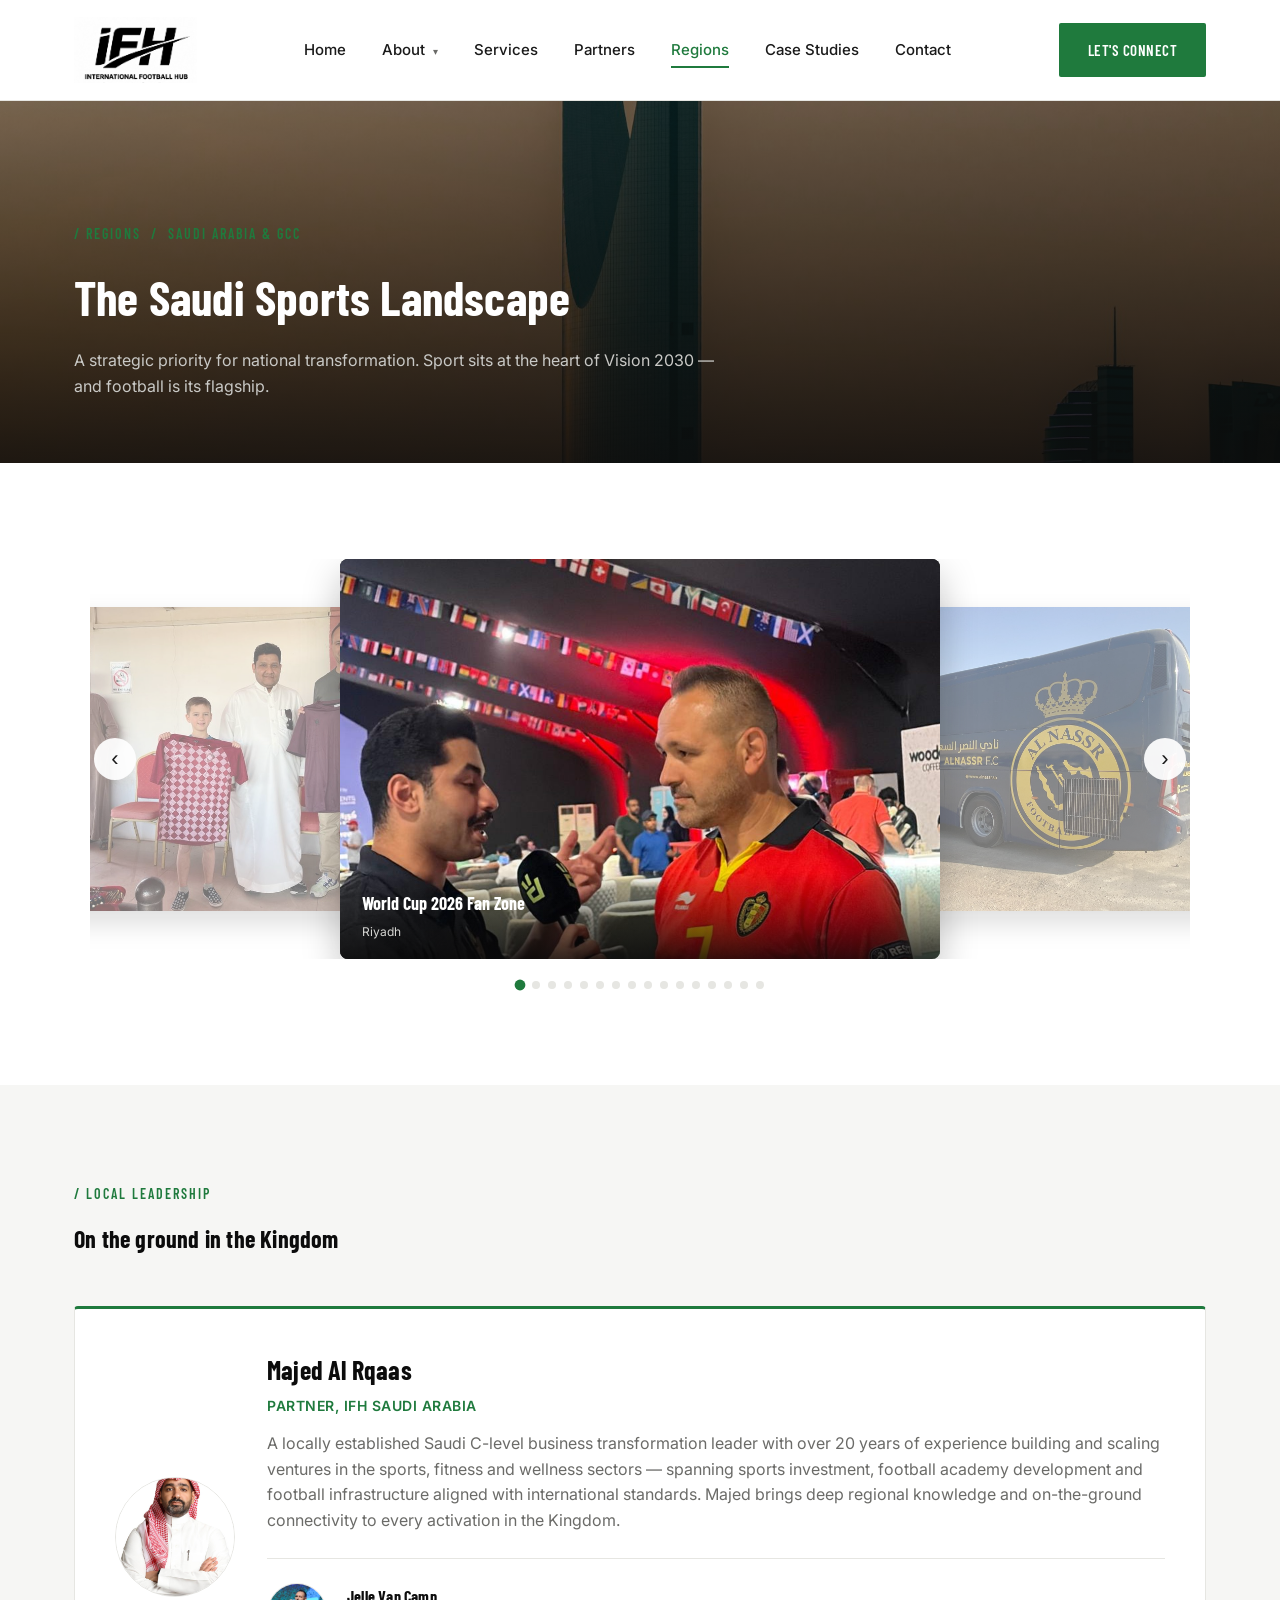
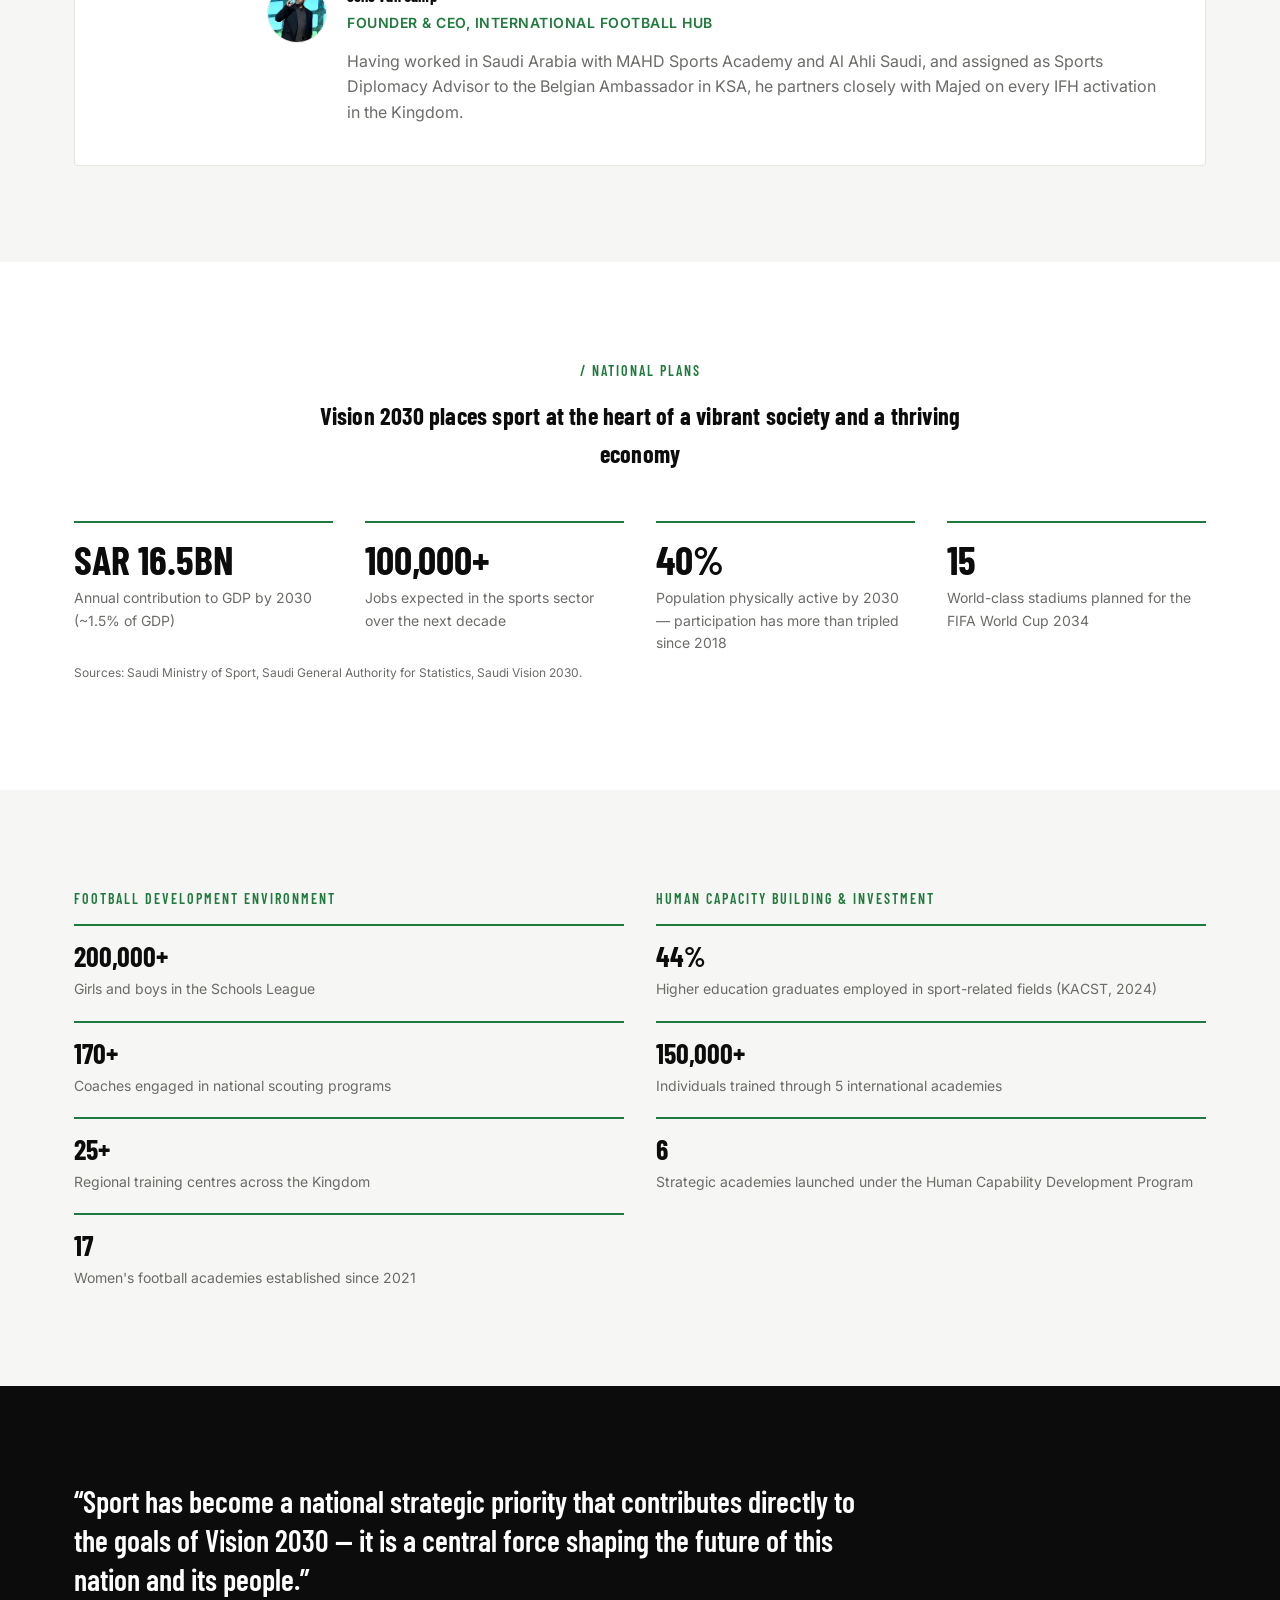
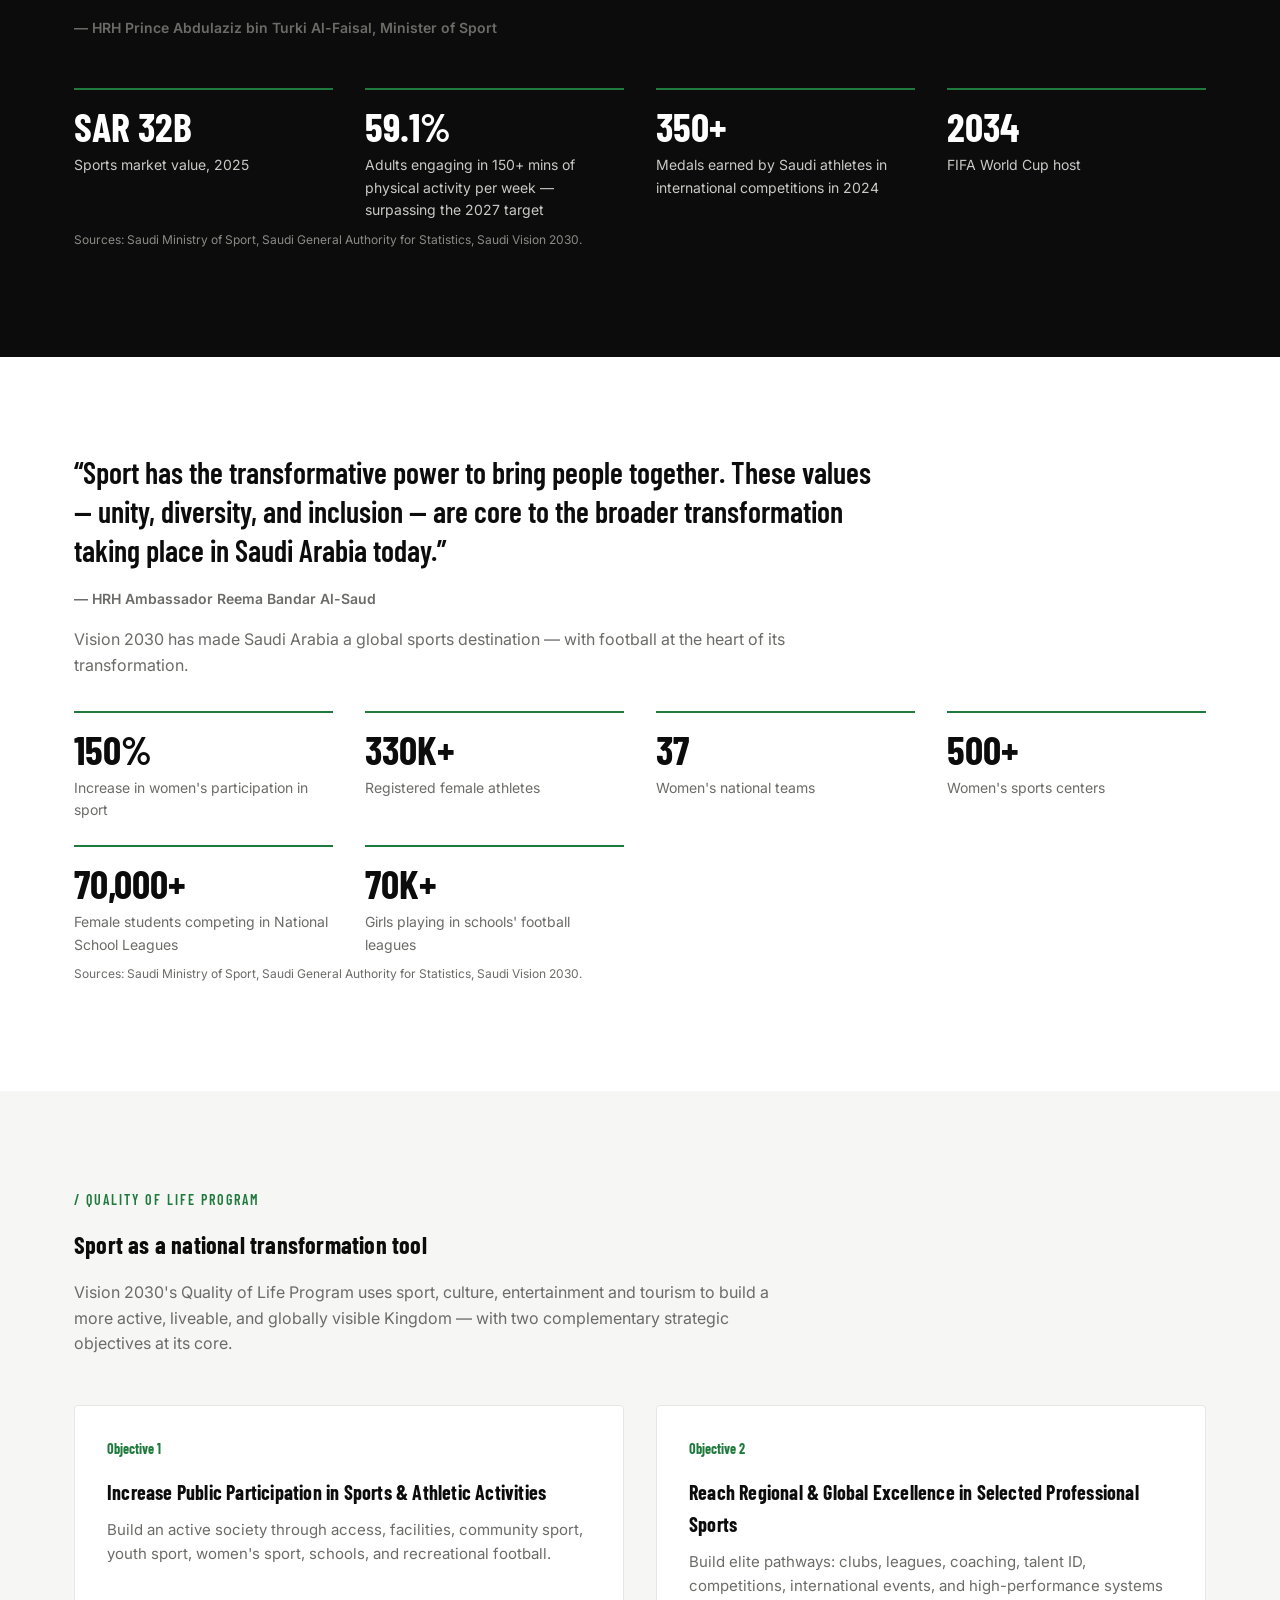
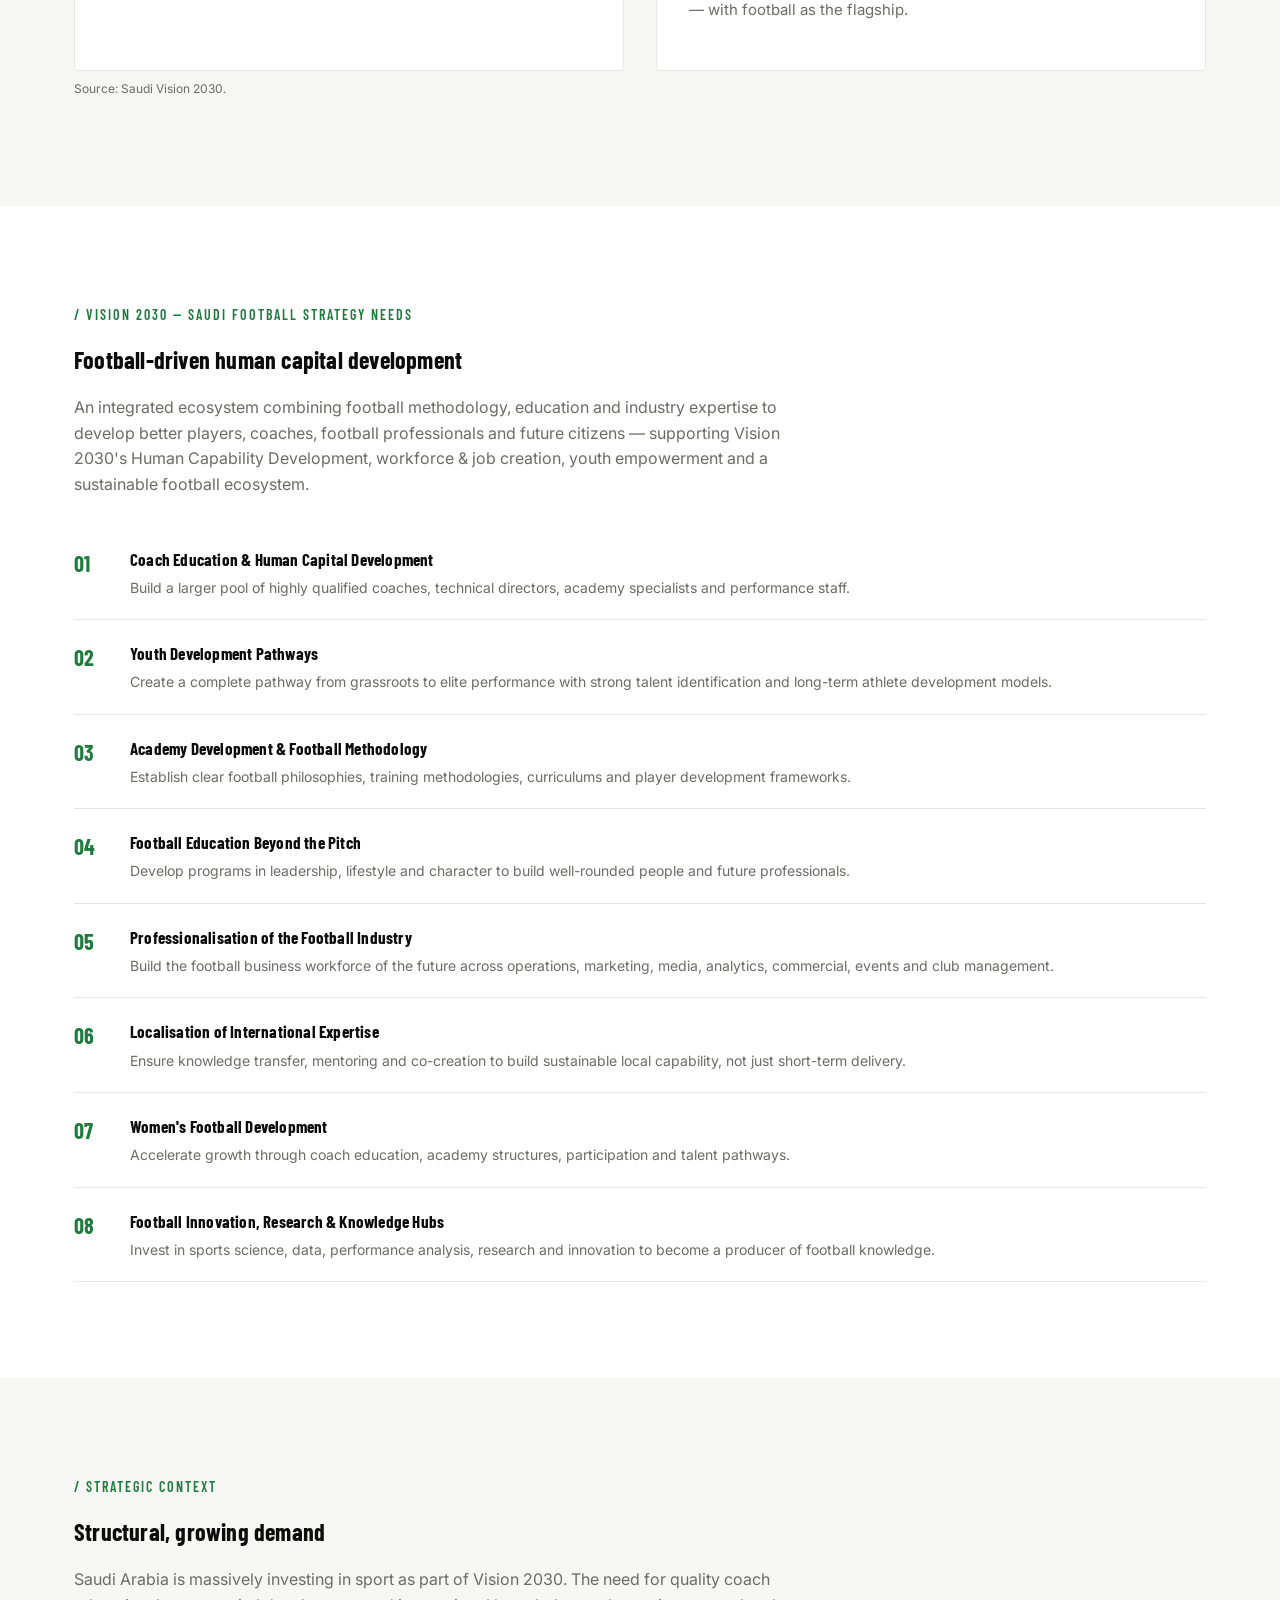
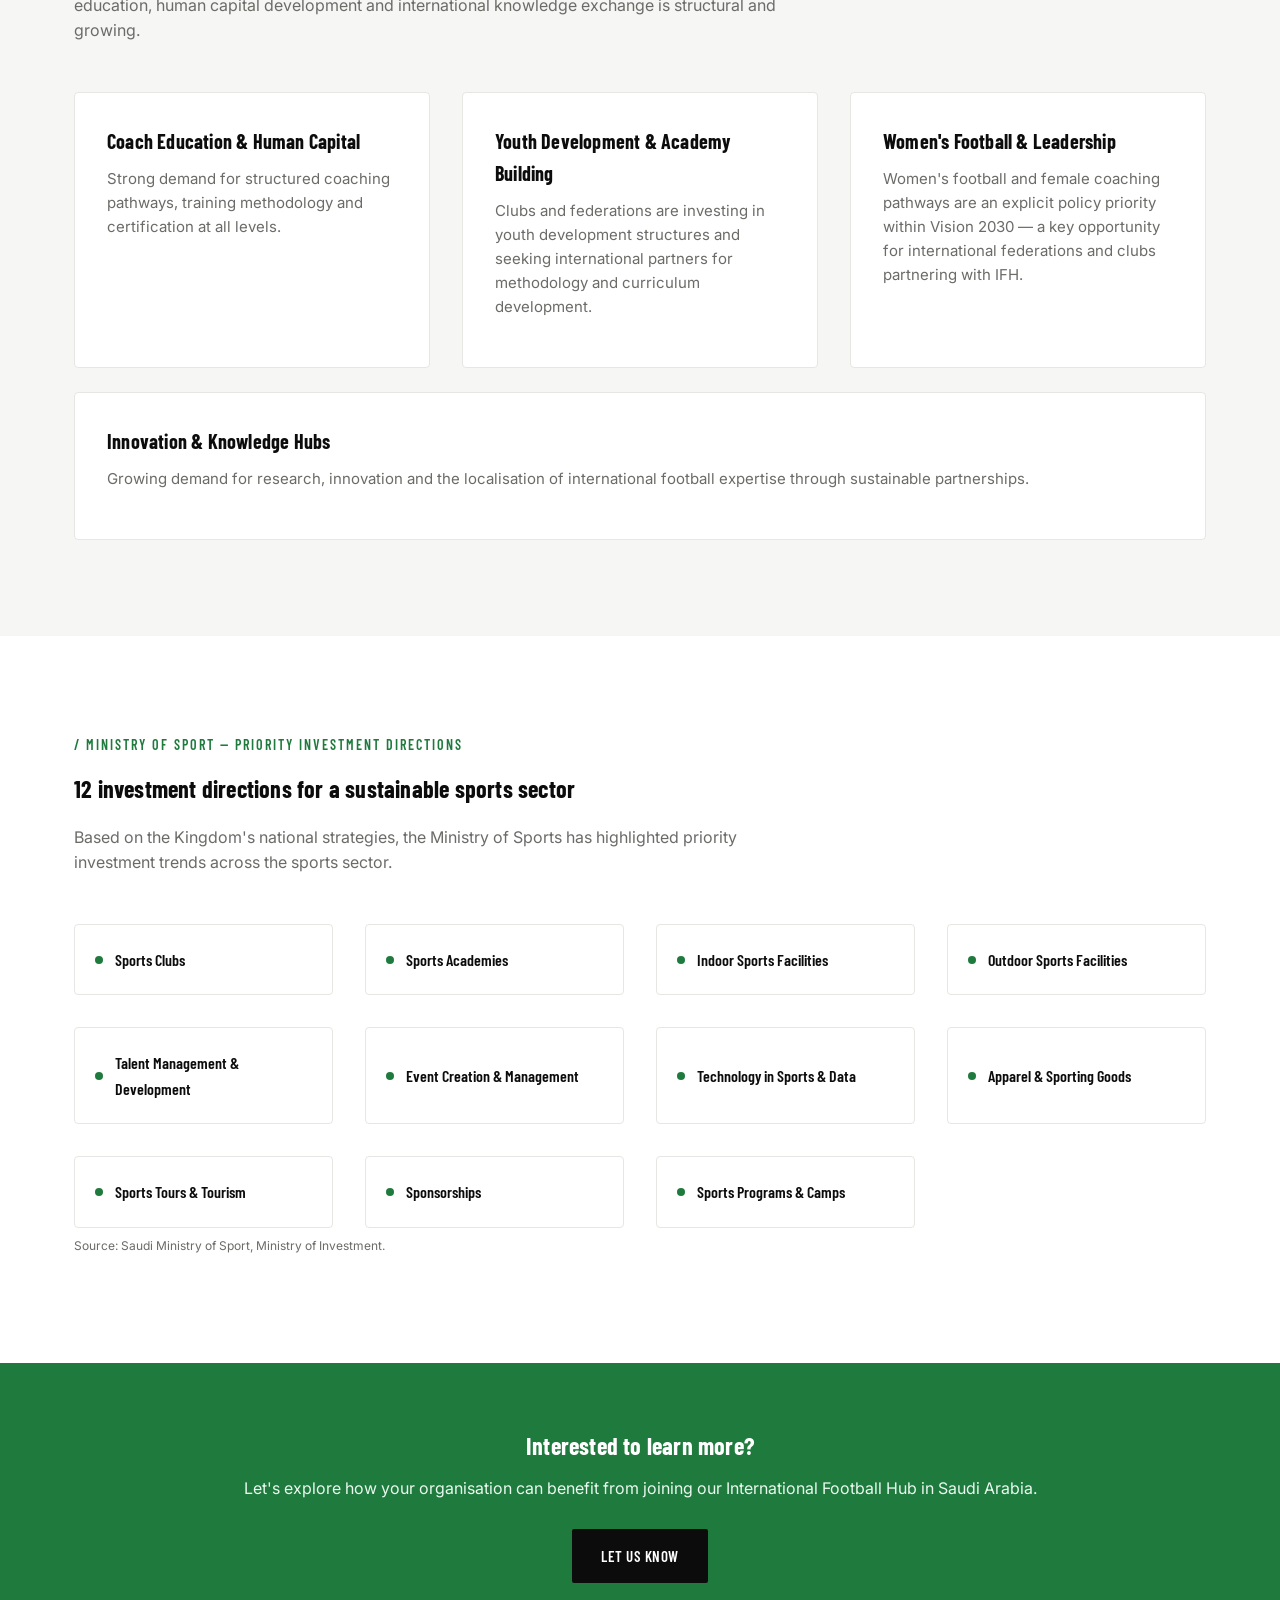
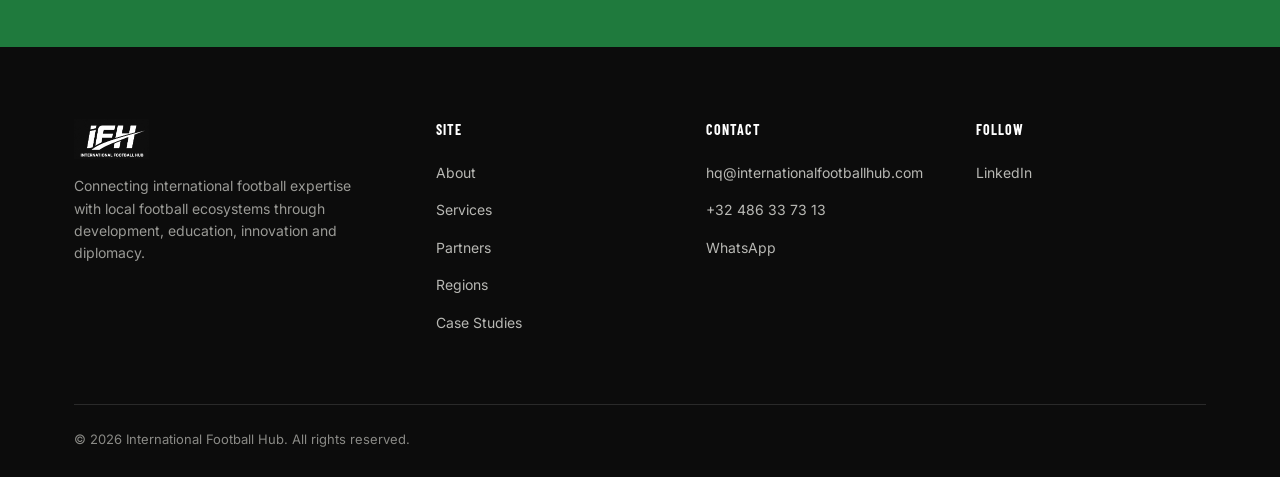
==== saudi-arabia.html @ fab55f48 "Add files via upload Initial site upload" ====
<!DOCTYPE html>
<html lang="en">
<head>
<meta charset="UTF-8">
<meta name="viewport" content="width=device-width, initial-scale=1.0">
<title>Saudi Arabia &amp; the GCC | International Football Hub</title>
<meta name="description" content="International Football Hub Saudi Arabia supports Vision 2030's transformation of the Kingdom's football sector — coach education, academy development, youth pathways and women's football.">
<link rel="icon" type="image/png" href="assets/img/ifh-logo.png">
<link rel="preconnect" href="https://fonts.googleapis.com">
<link rel="preconnect" href="https://fonts.gstatic.com" crossorigin>
<link href="https://fonts.googleapis.com/css2?family=Inter:wght@400;500;600;700&family=Barlow+Condensed:wght@600;700&display=swap" rel="stylesheet">
<link rel="stylesheet" href="assets/css/style.css">
</head>
<body>

<header class="site-header">
  <div class="container">
    <a href="index.html" class="brand">
      <img src="assets/img/ifh-logo.png" alt="International Football Hub">
    </a>
    <nav class="main-nav">
      <a href="index.html">Home</a>
      <div class="nav-item">
        <a href="about.html">About <span class="caret">&#9662;</span></a>
        <div class="nav-dropdown">
          <a href="about.html#vision">Vision</a>
          <a href="about.html#introduction">Introduction</a>
          <a href="about.html#how-it-works">How IFH Works</a>
          <a href="about.html#how-ifh-operates">How IFH Operates</a>
        </div>
      </div>
      <a href="services.html">Services</a>
      <a href="partners.html">Partners</a>
      <a href="regions.html" class="active">Regions</a>
      <a href="case-studies.html">Case Studies</a>
      <a href="contact.html">Contact</a>
    </nav>
    <div class="header-actions">
      <a href="contact.html" class="btn btn--accent">Let's Connect</a>
      <button class="nav-toggle" aria-label="Toggle menu">
        <span></span><span></span><span></span>
      </button>
    </div>
  </div>
</header>

<section class="page-hero page-hero--photo" style="background-image:url('assets/img/saudi-riyadh-kingdom-tower.jpg');">
  <div class="container">
    <span class="eyebrow">/ Regions &nbsp;/&nbsp; Saudi Arabia &amp; GCC</span>
    <h1>The Saudi Sports Landscape</h1>
    <p>A strategic priority for national transformation. Sport sits at the heart of Vision 2030 — and football is its flagship.</p>
  </div>
</section>

<section class="section">
  <div class="container">
    <div class="showcase-slider" id="showcase-slider">
      <div class="showcase-slider__viewport">
        <div class="showcase-slider__track" id="showcase-track">
          <div class="showcase-slider__slide"><img src="assets/img/saudi-wfs-riyadh-interview.jpg" alt="World Cup 2026 Fan Zone, Riyadh" loading="lazy"><div class="showcase-slider__caption"><strong>World Cup 2026 Fan Zone</strong><span>Riyadh</span></div></div>
          <div class="showcase-slider__slide"><img src="assets/img/saudi-alnassr-team-bus.jpg" alt="Al Nassr FC team bus" loading="lazy"><div class="showcase-slider__caption"><strong>Al Nassr FC</strong><span>Team bus, Riyadh</span></div></div>
          <div class="showcase-slider__slide"><img src="assets/img/saudi-saff-womens-premier-league.jpg" alt="SAFF Women's Premier League banners" loading="lazy"><div class="showcase-slider__caption"><strong>SAFF Women's Premier League</strong><span>Saudi Arabia</span></div></div>
          <div class="showcase-slider__slide"><img src="assets/img/saudi-alnassr-mrsool-park.jpg" alt="Al Nassr FC, Mrsool Park" loading="lazy"><div class="showcase-slider__caption"><strong>Al Nassr FC</strong><span>Mrsool Park, Riyadh</span></div></div>
          <div class="showcase-slider__slide"><img src="assets/img/saudi-gala-evening.jpg" alt="Diriyah Club, Riyadh" loading="lazy"><div class="showcase-slider__caption"><strong>Diriyah Club</strong><span>Riyadh</span></div></div>
          <div class="showcase-slider__slide"><img src="assets/img/saudi-alhilal-hilali-matchday.jpg" alt="Kingdom Arena, Al-Hilal v Al-Shabab" loading="lazy"><div class="showcase-slider__caption"><strong>Kingdom Arena</strong><span>Al-Hilal &ndash; Al Shabab</span></div></div>
          <div class="showcase-slider__slide"><img src="assets/img/saudi-shg-arena-matchday.jpg" alt="SHG Arena matchday" loading="lazy"><div class="showcase-slider__caption"><strong>Roshn Saudi League</strong><span>SHG Arena</span></div></div>
          <div class="showcase-slider__slide"><img src="assets/img/saudi-diriyah.jpg" alt="Diriyah, Riyadh" loading="lazy"><div class="showcase-slider__caption"><strong>Diriyah</strong><span>Riyadh</span></div></div>
          <div class="showcase-slider__slide"><img src="assets/img/saudi-wfs-riyadh-alahli-club.jpg" alt="World Football Summit Riyadh, Al Ahli club" loading="lazy"><div class="showcase-slider__caption"><strong>World Football Summit</strong><span>Riyadh</span></div></div>
          <div class="showcase-slider__slide"><img src="assets/img/saudi-riyadh-schools-football-academy.jpg" alt="Riyadh Schools Football Academy jersey presentation" loading="lazy"><div class="showcase-slider__caption"><strong>Riyadh Schools Football Academy</strong><span>Riyadh</span></div></div>
          <div class="showcase-slider__slide"><img src="assets/img/saudi-king-abdullah-sports-city-match.jpg" alt="Mahd Academy, Riyadh" loading="lazy"><div class="showcase-slider__caption"><strong>Mahd Academy</strong><span>Riyadh</span></div></div>
          <div class="showcase-slider__slide"><img src="assets/img/saudi-king-abdullah-sports-city-selfie.jpg" alt="Princess Noura University Stadium, Riyadh" loading="lazy"><div class="showcase-slider__caption"><strong>Princess Noura University Stadium</strong><span>Riyadh</span></div></div>
          <div class="showcase-slider__slide"><img src="assets/img/saudi-al-diraiyah-fc-clubhouse.jpg" alt="Al Diraiyah FC clubhouse" loading="lazy"><div class="showcase-slider__caption"><strong>Al Diraiyah FC</strong><span>Club matchday</span></div></div>
          <div class="showcase-slider__slide"><img src="assets/img/saudi-al-diraiyah-fc-youth-match.jpg" alt="Al Diraiyah FC youth match" loading="lazy"><div class="showcase-slider__caption"><strong>Al Diraiyah FC</strong><span>Youth match</span></div></div>
          <div class="showcase-slider__slide"><img src="assets/img/saudi-riyadh-training-sunset.jpg" alt="King Fahd Football Stadium, Riyadh" loading="lazy"><div class="showcase-slider__caption"><strong>King Fahd Football Stadium</strong><span>Riyadh</span></div></div>
          <div class="showcase-slider__slide"><img src="assets/img/saudi-jersey-presentation.jpg" alt="Al Diriyah FC, former Diriyah SC" loading="lazy"><div class="showcase-slider__caption"><strong>Al Diriyah FC</strong><span>Former Diriyah SC</span></div></div>
        </div>
        <button type="button" class="showcase-slider__arrow showcase-slider__arrow--prev" aria-label="Previous photo">&#8249;</button>
        <button type="button" class="showcase-slider__arrow showcase-slider__arrow--next" aria-label="Next photo">&#8250;</button>
      </div>
      <div class="showcase-slider__dots" id="showcase-dots"></div>
    </div>
  </div>
</section>

<section class="section section--off">
  <div class="container">
    <div class="section-head">
      <span class="eyebrow">/ Local Leadership</span>
      <h2>On the ground in the Kingdom</h2>
    </div>
    <div class="team-card team-card--featured" style="background:var(--color-white);">
      <div class="avatar"><img src="assets/img/majed-al-rqaas.jpg" alt="Majed Al Rqaas"></div>
      <div>
        <h3>Majed Al Rqaas</h3>
        <span class="role">Partner, IFH Saudi Arabia</span>
        <p>A locally established Saudi C-level business transformation leader with over 20 years of experience building and scaling ventures in the sports, fitness and wellness sectors — spanning sports investment, football academy development and football infrastructure aligned with international standards. Majed brings deep regional knowledge and on-the-ground connectivity to every activation in the Kingdom.</p>
        <div class="team-card team-card--secondary">
          <div class="avatar"><img src="assets/img/jelle-van-camp.jpg" alt="Jelle Van Camp"></div>
          <div>
            <h3>Jelle Van Camp</h3>
            <span class="role">Founder &amp; CEO, International Football Hub</span>
            <p>Having worked in Saudi Arabia with MAHD Sports Academy and Al Ahli Saudi, and assigned as Sports Diplomacy Advisor to the Belgian Ambassador in KSA, he partners closely with Majed on every IFH activation in the Kingdom.</p>
          </div>
        </div>
      </div>
    </div>
  </div>
</section>

<section class="section">
  <div class="container">
    <div class="section-head center">
      <span class="eyebrow">/ National Plans</span>
      <h2>Vision 2030 places sport at the heart of a vibrant society and a thriving economy</h2>
    </div>
    <div class="grid grid--4">
      <div class="stat-item">
        <span class="stat-num">SAR 16.5BN</span>
        <p>Annual contribution to GDP by 2030 (~1.5% of GDP)</p>
      </div>
      <div class="stat-item">
        <span class="stat-num">100,000+</span>
        <p>Jobs expected in the sports sector over the next decade</p>
      </div>
      <div class="stat-item">
        <span class="stat-num">40%</span>
        <p>Population physically active by 2030 — participation has more than tripled since 2018</p>
      </div>
      <div class="stat-item">
        <span class="stat-num">15</span>
        <p>World-class stadiums planned for the FIFA World Cup 2034</p>
      </div>
    </div>
    <p class="source-note">Sources: Saudi Ministry of Sport, Saudi General Authority for Statistics, Saudi Vision 2030.</p>
  </div>
</section>

<section class="section section--off">
  <div class="container">
    <div class="grid grid--2" style="align-items:start;">
      <div>
        <span class="eyebrow">Football Development Environment</span>
        <div class="stat-item" style="margin-bottom:20px;"><span class="stat-num" style="font-size:28px;">200,000+</span><p>Girls and boys in the Schools League</p></div>
        <div class="stat-item" style="margin-bottom:20px;"><span class="stat-num" style="font-size:28px;">170+</span><p>Coaches engaged in national scouting programs</p></div>
        <div class="stat-item" style="margin-bottom:20px;"><span class="stat-num" style="font-size:28px;">25+</span><p>Regional training centres across the Kingdom</p></div>
        <div class="stat-item"><span class="stat-num" style="font-size:28px;">17</span><p>Women's football academies established since 2021</p></div>
      </div>
      <div>
        <span class="eyebrow">Human Capacity Building &amp; Investment</span>
        <div class="stat-item" style="margin-bottom:20px;"><span class="stat-num" style="font-size:28px;">44%</span><p>Higher education graduates employed in sport-related fields (KACST, 2024)</p></div>
        <div class="stat-item" style="margin-bottom:20px;"><span class="stat-num" style="font-size:28px;">150,000+</span><p>Individuals trained through 5 international academies</p></div>
        <div class="stat-item"><span class="stat-num" style="font-size:28px;">6</span><p>Strategic academies launched under the Human Capability Development Program</p></div>
      </div>
    </div>
  </div>
</section>

<section class="section section--dark">
  <div class="container">
    <div class="quote-block">
      <blockquote>&ldquo;Sport has become a national strategic priority that contributes directly to the goals of Vision 2030 — it is a central force shaping the future of this nation and its people.&rdquo;</blockquote>
      <cite>— HRH Prince Abdulaziz bin Turki Al-Faisal, Minister of Sport</cite>
    </div>
    <div class="grid grid--4" style="margin-top:48px;">
      <div class="stat-item" style="border-top-color:var(--color-accent);"><span class="stat-num">SAR 32B</span><p>Sports market value, 2025</p></div>
      <div class="stat-item" style="border-top-color:var(--color-accent);"><span class="stat-num">59.1%</span><p>Adults engaging in 150+ mins of physical activity per week — surpassing the 2027 target</p></div>
      <div class="stat-item" style="border-top-color:var(--color-accent);"><span class="stat-num">350+</span><p>Medals earned by Saudi athletes in international competitions in 2024</p></div>
      <div class="stat-item" style="border-top-color:var(--color-accent);"><span class="stat-num">2034</span><p>FIFA World Cup host</p></div>
    </div>
    <p class="source-note">Sources: Saudi Ministry of Sport, Saudi General Authority for Statistics, Saudi Vision 2030.</p>
  </div>
</section>

<section class="section">
  <div class="container">
    <div class="quote-block">
      <blockquote>&ldquo;Sport has the transformative power to bring people together. These values — unity, diversity, and inclusion — are core to the broader transformation taking place in Saudi Arabia today.&rdquo;</blockquote>
      <cite>— HRH Ambassador Reema Bandar Al-Saud</cite>
    </div>
    <p style="margin-top:16px; max-width:820px;">Vision 2030 has made Saudi Arabia a global sports destination — with football at the heart of its transformation.</p>
    <div class="grid grid--4" style="margin-top:32px;">
      <div class="stat-item"><span class="stat-num">150%</span><p>Increase in women's participation in sport</p></div>
      <div class="stat-item"><span class="stat-num">330K+</span><p>Registered female athletes</p></div>
      <div class="stat-item"><span class="stat-num">37</span><p>Women's national teams</p></div>
      <div class="stat-item"><span class="stat-num">500+</span><p>Women's sports centers</p></div>
    </div>
    <div class="grid grid--4" style="margin-top:24px;">
      <div class="stat-item"><span class="stat-num">70,000+</span><p>Female students competing in National School Leagues</p></div>
      <div class="stat-item"><span class="stat-num">70K+</span><p>Girls playing in schools' football leagues</p></div>
    </div>
    <p class="source-note">Sources: Saudi Ministry of Sport, Saudi General Authority for Statistics, Saudi Vision 2030.</p>
  </div>
</section>

<section class="section section--off">
  <div class="container">
    <div class="section-head">
      <span class="eyebrow">/ Quality of Life Program</span>
      <h2>Sport as a national transformation tool</h2>
      <p style="margin-top:16px;">Vision 2030's Quality of Life Program uses sport, culture, entertainment and tourism to build a more active, liveable, and globally visible Kingdom — with two complementary strategic objectives at its core.</p>
    </div>
    <div class="grid grid--2">
      <div class="card">
        <div class="card__index">Objective 1</div>
        <h3>Increase Public Participation in Sports &amp; Athletic Activities</h3>
        <p>Build an active society through access, facilities, community sport, youth sport, women's sport, schools, and recreational football.</p>
      </div>
      <div class="card">
        <div class="card__index">Objective 2</div>
        <h3>Reach Regional &amp; Global Excellence in Selected Professional Sports</h3>
        <p>Build elite pathways: clubs, leagues, coaching, talent ID, competitions, international events, and high-performance systems — with football as the flagship.</p>
      </div>
    </div>
    <p class="source-note">Source: Saudi Vision 2030.</p>
  </div>
</section>

<section class="section">
  <div class="container">
    <div class="section-head">
      <span class="eyebrow">/ Vision 2030 — Saudi Football Strategy Needs</span>
      <h2>Football-driven human capital development</h2>
      <p style="margin-top:16px;">An integrated ecosystem combining football methodology, education and industry expertise to develop better players, coaches, football professionals and future citizens — supporting Vision 2030's Human Capability Development, workforce &amp; job creation, youth empowerment and a sustainable football ecosystem.</p>
    </div>
    <div class="pillar-list">
      <div class="pillar-row">
        <span class="num">01</span>
        <div><h3>Coach Education &amp; Human Capital Development</h3><p>Build a larger pool of highly qualified coaches, technical directors, academy specialists and performance staff.</p></div>
      </div>
      <div class="pillar-row">
        <span class="num">02</span>
        <div><h3>Youth Development Pathways</h3><p>Create a complete pathway from grassroots to elite performance with strong talent identification and long-term athlete development models.</p></div>
      </div>
      <div class="pillar-row">
        <span class="num">03</span>
        <div><h3>Academy Development &amp; Football Methodology</h3><p>Establish clear football philosophies, training methodologies, curriculums and player development frameworks.</p></div>
      </div>
      <div class="pillar-row">
        <span class="num">04</span>
        <div><h3>Football Education Beyond the Pitch</h3><p>Develop programs in leadership, lifestyle and character to build well-rounded people and future professionals.</p></div>
      </div>
      <div class="pillar-row">
        <span class="num">05</span>
        <div><h3>Professionalisation of the Football Industry</h3><p>Build the football business workforce of the future across operations, marketing, media, analytics, commercial, events and club management.</p></div>
      </div>
      <div class="pillar-row">
        <span class="num">06</span>
        <div><h3>Localisation of International Expertise</h3><p>Ensure knowledge transfer, mentoring and co-creation to build sustainable local capability, not just short-term delivery.</p></div>
      </div>
      <div class="pillar-row">
        <span class="num">07</span>
        <div><h3>Women's Football Development</h3><p>Accelerate growth through coach education, academy structures, participation and talent pathways.</p></div>
      </div>
      <div class="pillar-row">
        <span class="num">08</span>
        <div><h3>Football Innovation, Research &amp; Knowledge Hubs</h3><p>Invest in sports science, data, performance analysis, research and innovation to become a producer of football knowledge.</p></div>
      </div>
    </div>
  </div>
</section>

<section class="section section--off">
  <div class="container">
    <div class="section-head">
      <span class="eyebrow">/ Strategic Context</span>
      <h2>Structural, growing demand</h2>
      <p style="margin-top:16px;">Saudi Arabia is massively investing in sport as part of Vision 2030. The need for quality coach education, human capital development and international knowledge exchange is structural and growing.</p>
    </div>
    <div class="grid grid--3">
      <div class="card">
        <h3>Coach Education &amp; Human Capital</h3>
        <p>Strong demand for structured coaching pathways, training methodology and certification at all levels.</p>
      </div>
      <div class="card">
        <h3>Youth Development &amp; Academy Building</h3>
        <p>Clubs and federations are investing in youth development structures and seeking international partners for methodology and curriculum development.</p>
      </div>
      <div class="card">
        <h3>Women's Football &amp; Leadership</h3>
        <p>Women's football and female coaching pathways are an explicit policy priority within Vision 2030 — a key opportunity for international federations and clubs partnering with IFH.</p>
      </div>
    </div>
    <div class="card" style="margin-top:24px;">
      <h3>Innovation &amp; Knowledge Hubs</h3>
      <p>Growing demand for research, innovation and the localisation of international football expertise through sustainable partnerships.</p>
    </div>
  </div>
</section>

<section class="section">
  <div class="container">
    <div class="section-head">
      <span class="eyebrow">/ Ministry of Sport — Priority Investment Directions</span>
      <h2>12 investment directions for a sustainable sports sector</h2>
      <p style="margin-top:16px;">Based on the Kingdom's national strategies, the Ministry of Sports has highlighted priority investment trends across the sports sector.</p>
    </div>
    <div class="grid grid--4">
      <div class="tag-card"><span class="dot"></span>Sports Clubs</div>
      <div class="tag-card"><span class="dot"></span>Sports Academies</div>
      <div class="tag-card"><span class="dot"></span>Indoor Sports Facilities</div>
      <div class="tag-card"><span class="dot"></span>Outdoor Sports Facilities</div>
      <div class="tag-card"><span class="dot"></span>Talent Management &amp; Development</div>
      <div class="tag-card"><span class="dot"></span>Event Creation &amp; Management</div>
      <div class="tag-card"><span class="dot"></span>Technology in Sports &amp; Data</div>
      <div class="tag-card"><span class="dot"></span>Apparel &amp; Sporting Goods</div>
      <div class="tag-card"><span class="dot"></span>Sports Tours &amp; Tourism</div>
      <div class="tag-card"><span class="dot"></span>Sponsorships</div>
      <div class="tag-card"><span class="dot"></span>Sports Programs &amp; Camps</div>
    </div>
    <p class="source-note">Source: Saudi Ministry of Sport, Ministry of Investment.</p>
  </div>
</section>

<section class="cta-band">
  <div class="container">
    <h2>Interested to learn more?</h2>
    <p>Let's explore how your organisation can benefit from joining our International Football Hub in Saudi Arabia.</p>
    <a href="contact.html" class="btn btn--dark">Let Us Know</a>
  </div>
</section>

<footer class="site-footer">
  <div class="container">
    <div class="footer-grid">
      <div class="footer-brand">
        <img src="assets/img/ifh-logo.png" alt="International Football Hub">
        <p>Connecting international football expertise with local football ecosystems through development, education, innovation and diplomacy.</p>
      </div>
      <div class="footer-col">
        <h4>Site</h4>
        <ul>
          <li><a href="about.html">About</a></li>
          <li><a href="services.html">Services</a></li>
          <li><a href="partners.html">Partners</a></li>
          <li><a href="regions.html">Regions</a></li>
          <li><a href="case-studies.html">Case Studies</a></li>
        </ul>
      </div>
      <div class="footer-col">
        <h4>Contact</h4>
        <ul>
          <li><a href="mailto:hq@internationalfootballhub.com">hq@internationalfootballhub.com</a></li>
          <li><a href="tel:+32486337313">+32 486 33 73 13</a></li>
          <li><a href="https://wa.me/32486337313" target="_blank" rel="noopener">WhatsApp</a></li>
        </ul>
      </div>
      <div class="footer-col">
        <h4>Follow</h4>
        <ul>
          <li><a href="https://www.linkedin.com/company/international-football-hub/" target="_blank" rel="noopener">LinkedIn</a></li>
        </ul>
      </div>
    </div>
    <div class="footer-bottom">
      <span>&copy; <span id="year"></span> International Football Hub. All rights reserved.</span>
    </div>
  </div>
</footer>

<script>document.getElementById('year').textContent = new Date().getFullYear();</script>
<script src="assets/js/main.js"></script>
</body>
</html>
---- assets/css/style.css ----
/* ============================================================
   International Football Hub — site stylesheet
   ============================================================ */

:root {
  --color-black: #0c0c0c;
  --color-dark: #141414;
  --color-white: #ffffff;
  --color-off: #f6f6f4;
  --color-line: #e6e6e2;
  --color-text: #1a1a1a;
  --color-muted: #6b6b68;

  /* single accent color — change this one value to re-theme the whole site */
  --color-accent: #1f7a3d;
  --color-accent-dark: #155c2c;
  --color-accent-light: #e7f3ea;

  --font-body: "Inter", -apple-system, BlinkMacSystemFont, "Segoe UI", Roboto, Helvetica, Arial, sans-serif;
  --font-head: "Barlow Condensed", var(--font-body);

  --container: 1180px;
}

* { box-sizing: border-box; }
html { scroll-behavior: smooth; }
[id] { scroll-margin-top: 100px; }
body {
  margin: 0;
  font-family: var(--font-body);
  color: var(--color-text);
  background: var(--color-white);
  line-height: 1.6;
  -webkit-font-smoothing: antialiased;
}
img { max-width: 100%; display: block; }
a { color: inherit; text-decoration: none; }
ul { margin: 0; padding: 0; list-style: none; }
h1, h2, h3, h4 {
  font-family: var(--font-head);
  font-weight: 700;
  letter-spacing: 0.2px;
  margin: 0 0 0.5em;
  color: var(--color-black);
}
p { margin: 0 0 1em; color: var(--color-muted); }
.container {
  width: 100%;
  max-width: var(--container);
  margin: 0 auto;
  padding: 0 24px;
}

/* ---------- utility ---------- */
.eyebrow {
  display: inline-block;
  font-family: var(--font-head);
  font-size: 14px;
  font-weight: 600;
  letter-spacing: 2px;
  text-transform: uppercase;
  color: var(--color-accent);
  margin-bottom: 14px;
}
.eyebrow--lg {
  font-size: clamp(28px, 4vw, 44px);
  font-weight: 700;
  letter-spacing: 1px;
  margin-bottom: 20px;
}
.section { padding: 96px 0; }
.section--tight { padding: 64px 0; }
.section--off { background: var(--color-off); }
.section--dark { background: var(--color-black); color: var(--color-white); }
.section--dark p { color: #c9c9c6; }
.section--dark h2, .section--dark h3 { color: var(--color-white); }
.section-head { max-width: 720px; margin: 0 0 48px; }
.section-head.center { margin-left: auto; margin-right: auto; text-align: center; }

.btn {
  display: inline-flex;
  align-items: center;
  gap: 8px;
  padding: 14px 28px;
  font-family: var(--font-head);
  font-weight: 600;
  font-size: 15px;
  letter-spacing: 0.5px;
  text-transform: uppercase;
  border-radius: 2px;
  border: 1px solid transparent;
  cursor: pointer;
  transition: all 0.2s ease;
}
.btn--accent { background: var(--color-accent); color: var(--color-white); }
.btn--accent:hover { background: var(--color-accent-dark); }
.btn--dark { background: var(--color-black); color: var(--color-white); }
.btn--dark:hover { background: #2a2a2a; }
.btn--outline { background: transparent; border-color: currentColor; }
.btn--outline:hover { background: rgba(255,255,255,0.1); }
.btn--outline-dark { background: transparent; border-color: var(--color-black); color: var(--color-black); }
.btn--outline-dark:hover { background: var(--color-black); color: var(--color-white); }

.grid { display: grid; gap: 32px; }
.grid--2 { grid-template-columns: repeat(2, 1fr); }
.grid--3 { grid-template-columns: repeat(3, 1fr); }
.grid--4 { grid-template-columns: repeat(4, 1fr); }

/* ---------- header ---------- */
.site-header {
  position: sticky;
  top: 0;
  z-index: 100;
  background: var(--color-white);
  border-bottom: 1px solid var(--color-line);
}
.site-header .container {
  display: flex;
  align-items: center;
  justify-content: space-between;
  height: 100px;
}
.brand { display: flex; align-items: center; gap: 12px; }
.brand img { height: 66px; width: auto; }
.main-nav { display: flex; align-items: center; gap: 36px; }
.main-nav > a, .nav-item > a {
  font-size: 15px;
  font-weight: 500;
  color: var(--color-text);
  position: relative;
  padding: 6px 0;
}
.main-nav > a::after, .nav-item > a::after {
  content: "";
  position: absolute;
  left: 0; bottom: 0;
  width: 0; height: 2px;
  background: var(--color-accent);
  transition: width 0.2s ease;
}
.main-nav > a:hover::after, .nav-item > a:hover::after,
.main-nav > a.active::after, .nav-item > a.active::after { width: 100%; }
.main-nav > a.active, .nav-item > a.active { color: var(--color-accent); }

/* ---------- nav dropdown ---------- */
.nav-item { position: relative; }
.nav-item > a .caret { font-size: 10px; margin-left: 4px; color: var(--color-muted); display: inline-block; }
.nav-dropdown {
  display: none;
  flex-direction: column;
  position: absolute;
  top: 100%;
  left: 0;
  min-width: 190px;
  background: var(--color-white);
  border: 1px solid var(--color-line);
  border-radius: 4px;
  padding: 8px 0;
  box-shadow: 0 12px 28px rgba(0,0,0,0.09);
  z-index: 200;
}
.nav-item:hover .nav-dropdown { display: flex; }
.nav-dropdown a {
  padding: 10px 20px;
  font-size: 14px;
  font-weight: 500;
  color: var(--color-text);
}
.nav-dropdown a:hover { color: var(--color-accent); background: var(--color-off); }
.header-actions { display: flex; align-items: center; gap: 24px; }
.nav-toggle {
  display: none;
  flex-direction: column;
  gap: 5px;
  background: none;
  border: none;
  cursor: pointer;
  padding: 6px;
}
.nav-toggle span { width: 24px; height: 2px; background: var(--color-black); display: block; }

/* ---------- hero ---------- */
.hero {
  position: relative;
  min-height: 640px;
  display: flex;
  align-items: center;
  background: var(--color-black);
  color: var(--color-white);
  overflow: hidden;
}
.hero__bg {
  position: absolute;
  inset: 0;
  background-size: cover;
  background-position: center 30%;
  opacity: 0.6;
}
.hero__overlay {
  position: absolute;
  inset: 0;
  background: linear-gradient(180deg, rgba(12,12,12,0.45) 0%, rgba(12,12,12,0.75) 100%);
}
.hero__content { position: relative; z-index: 2; max-width: 760px; }
.hero__content .eyebrow { color: var(--color-accent); }
.hero h1 {
  color: var(--color-white);
  font-size: clamp(36px, 5.5vw, 62px);
  line-height: 1.05;
  margin-bottom: 20px;
}
.hero p.lead {
  color: #e4e4e1;
  font-size: 18px;
  max-width: 620px;
  margin-bottom: 32px;
}
.hero__actions { display: flex; gap: 16px; flex-wrap: wrap; }
.hero__link {
  display: inline-block;
  margin-top: 20px;
  color: rgba(255,255,255,0.85);
  font-family: var(--font-head);
  font-size: 13px;
  font-weight: 600;
  letter-spacing: 0.5px;
  text-transform: uppercase;
  text-decoration: underline;
  text-underline-offset: 3px;
}
.hero__link:hover { color: var(--color-accent); }

.hero__cities {
  position: absolute;
  right: 64px;
  top: 50%;
  transform: translateY(-50%);
  z-index: 2;
  display: flex;
  flex-direction: column;
  gap: 20px;
  text-align: right;
}
.hero__cities span {
  font-family: var(--font-head);
  font-size: 15px;
  font-weight: 600;
  letter-spacing: 3px;
  text-transform: uppercase;
  color: rgba(255,255,255,0.5);
}
@media (max-width: 1150px) {
  .hero__cities { display: none; }
}

.page-hero {
  position: relative;
  background: var(--color-black);
  color: var(--color-white);
  padding: 120px 0 64px;
  overflow: hidden;
}
.page-hero--photo { background-size: cover; background-position: center; }
.page-hero--photo::before {
  content: "";
  position: absolute;
  inset: 0;
  background: linear-gradient(180deg, rgba(12,12,12,0.55) 0%, rgba(12,12,12,0.92) 100%);
}
.page-hero .container { position: relative; z-index: 1; }
.page-hero .eyebrow { color: var(--color-accent); }
.page-hero h1 { color: var(--color-white); font-size: clamp(32px, 4.5vw, 48px); margin-bottom: 12px; }
.page-hero p { color: #c9c9c6; max-width: 640px; margin: 0; }

/* ---------- cards ---------- */
.card {
  background: var(--color-white);
  border: 1px solid var(--color-line);
  padding: 32px;
  border-radius: 4px;
  transition: border-color 0.2s ease, transform 0.2s ease;
  height: 100%;
}
.card:hover { border-color: var(--color-accent); transform: translateY(-3px); }
.card__index {
  font-family: var(--font-head);
  font-size: 14px;
  font-weight: 700;
  color: var(--color-accent);
  margin-bottom: 16px;
}
.card h3 { font-size: 20px; margin-bottom: 10px; }
.card p { margin-bottom: 16px; font-size: 15px; }
.card__link { font-size: 14px; font-weight: 600; color: var(--color-black); text-transform: uppercase; letter-spacing: 0.5px; }
.card__link:hover { color: var(--color-accent); }

.tag-card {
  border: 1px solid var(--color-line);
  padding: 22px 20px;
  border-radius: 4px;
  font-family: var(--font-head);
  font-weight: 600;
  font-size: 16px;
  display: flex;
  align-items: center;
  gap: 12px;
  color: var(--color-black);
  background: var(--color-white);
}
.tag-card .dot { width: 8px; height: 8px; border-radius: 50%; background: var(--color-accent); flex-shrink: 0; }

/* stat / reason cards */
.reason-card { text-align: left; padding: 28px 0; border-top: 2px solid var(--color-black); }
.reason-card h3 { font-size: 19px; }
.reason-card__icon { width: 34px; height: 34px; margin-bottom: 18px; color: var(--color-accent); }
.reason-card__icon svg { width: 100%; height: 100%; }

/* ---------- pillars / two-col ---------- */
.split {
  display: grid;
  grid-template-columns: 1fr 1fr;
  gap: 56px;
  align-items: center;
}
.split img { border-radius: 4px; }

/* ---------- case studies ---------- */
.case-card {
  position: relative;
  border-radius: 4px;
  overflow: hidden;
  background: var(--color-black);
  color: var(--color-white);
  min-height: 320px;
  display: flex;
  align-items: flex-end;
  padding: 28px;
}
.case-card::before {
  content: "";
  position: absolute;
  inset: 0;
  background: linear-gradient(180deg, rgba(12,12,12,0.1), rgba(12,12,12,0.92));
}
.case-card__body { position: relative; z-index: 1; }
.case-card .eyebrow { color: var(--color-accent); margin-bottom: 8px; }
.case-card h3 { color: var(--color-white); font-size: 20px; margin-bottom: 8px; }
.case-card p { color: #d6d6d3; font-size: 14px; margin-bottom: 0; }

/* ---------- case selector (click a case card to reveal its full story below) ---------- */
.case-select-btn {
  display: block;
  width: 100%;
  background: none;
  border: none;
  padding: 0;
  margin: 0;
  font: inherit;
  text-align: inherit;
  color: inherit;
  cursor: pointer;
}
.case-select-btn .case-card { transition: box-shadow 0.15s ease, transform 0.15s ease; }
.case-select-btn:hover .case-card { transform: translateY(-2px); }
.case-select-btn.is-active .case-card { box-shadow: 0 0 0 2px var(--color-accent); }
.case-toggle {
  position: absolute;
  top: 24px; right: 24px;
  z-index: 2;
  width: 30px; height: 30px;
  border-radius: 50%;
  background: rgba(255,255,255,0.12);
  border: 1px solid rgba(255,255,255,0.4);
  color: var(--color-white);
  display: flex; align-items: center; justify-content: center;
  font-size: 18px;
  line-height: 1;
  transition: transform 0.2s ease, background 0.2s ease, border-color 0.2s ease;
}
.case-select-btn.is-active .case-toggle {
  transform: rotate(45deg);
  background: var(--color-accent);
  border-color: var(--color-accent);
}
.case-detail-panel {
  background: var(--color-off);
  border: 1px solid var(--color-line);
  border-top: 3px solid var(--color-accent);
  border-radius: 6px;
  padding: 40px;
  margin-top: 32px;
  position: relative;
}
.case-detail-panel[hidden] { display: none; }
.case-detail-panel__close {
  position: absolute;
  top: 20px; right: 20px;
  width: 32px; height: 32px;
  border-radius: 50%;
  background: var(--color-white);
  border: 1px solid var(--color-line);
  color: var(--color-muted);
  font-size: 18px;
  line-height: 1;
  cursor: pointer;
  display: flex; align-items: center; justify-content: center;
}
.case-detail-panel__close:hover { color: var(--color-black); border-color: var(--color-black); }
.case-detail[hidden] { display: none; }
@media (max-width: 720px) {
  .case-detail-panel { padding: 28px 20px; }
}
.placeholder-note {
  border: 1px dashed var(--color-line);
  background: var(--color-off);
  padding: 18px 22px;
  border-radius: 4px;
  font-size: 14px;
  color: var(--color-muted);
  margin-bottom: 40px;
}
.placeholder-note strong { color: var(--color-text); }

/* ---------- process steps ---------- */
.steps { display: grid; grid-template-columns: repeat(4, 1fr); gap: 24px; counter-reset: step; }
.step { border-top: 2px solid var(--color-accent); padding-top: 20px; }
.step::before {
  counter-increment: step;
  content: "0" counter(step);
  display: block;
  font-family: var(--font-head);
  font-size: 32px;
  font-weight: 700;
  color: var(--color-black);
  margin-bottom: 10px;
}

/* ---------- CTA band ---------- */
.cta-band {
  background: var(--color-accent);
  color: var(--color-white);
  padding: 64px 0;
  text-align: center;
}
.cta-band h2 { color: var(--color-white); margin-bottom: 10px; }
.cta-band p { color: #eafaf0; margin-bottom: 28px; }

/* ---------- contact ---------- */
.contact-grid { display: grid; grid-template-columns: 0.9fr 1.1fr; gap: 64px; }
.contact-info__item { display: flex; gap: 16px; padding: 18px 0; border-bottom: 1px solid var(--color-line); }
.contact-info__item .label { font-family: var(--font-head); font-weight: 700; letter-spacing: 0.5px; text-transform: uppercase; font-size: 13px; color: var(--color-muted); width: 110px; flex-shrink: 0; }
.contact-info__item a, .contact-info__item span { font-size: 16px; color: var(--color-text); font-weight: 500; min-width: 0; word-break: break-word; }
.contact-info__item a:hover { color: var(--color-accent); }
.social-row { display: flex; gap: 14px; margin-top: 24px; }
.social-row a {
  width: 42px; height: 42px;
  border: 1px solid var(--color-line);
  border-radius: 50%;
  display: flex; align-items: center; justify-content: center;
  color: var(--color-black);
  transition: background 0.2s ease, color 0.2s ease, border-color 0.2s ease;
}
.social-row a svg { width: 19px; height: 19px; }
.social-row a:hover { background: var(--color-black); color: var(--color-white); border-color: var(--color-black); }

form.contact-form { display: flex; flex-direction: column; gap: 18px; }
.form-row { display: grid; grid-template-columns: 1fr 1fr; gap: 18px; }
.field { display: flex; flex-direction: column; gap: 6px; }
.field label { font-size: 13px; font-weight: 600; text-transform: uppercase; letter-spacing: 0.5px; color: var(--color-muted); }
.field input, .field select, .field textarea {
  border: 1px solid var(--color-line);
  padding: 13px 14px;
  font-family: var(--font-body);
  font-size: 15px;
  border-radius: 3px;
  background: var(--color-white);
  color: var(--color-text);
}
.field input:focus, .field select:focus, .field textarea:focus {
  outline: none;
  border-color: var(--color-accent);
}
.field textarea { resize: vertical; min-height: 120px; }
.hp-field { position: absolute; left: -9999px; opacity: 0; }
.form-note { font-size: 13px; color: var(--color-muted); }
.form-status { font-size: 14px; font-weight: 600; margin-top: 6px; display: none; }
.form-status.is-success { color: var(--color-accent); display: block; }
.form-status.is-error { color: #b3261e; display: block; }

/* ---------- footer ---------- */
.site-footer { background: var(--color-black); color: #cfcfcc; padding: 72px 0 28px; }
.footer-grid { display: grid; grid-template-columns: 1.4fr 1fr 1fr 1fr; gap: 40px; margin-bottom: 56px; }
.footer-brand img { height: 40px; margin-bottom: 16px; filter: invert(1); }
.footer-brand p { color: #9a9a96; font-size: 14px; max-width: 280px; }
.footer-col h4 { color: var(--color-white); font-size: 14px; text-transform: uppercase; letter-spacing: 1px; margin-bottom: 18px; }
.footer-col ul li { margin-bottom: 12px; }
.footer-col a { color: #b8b8b4; font-size: 14px; }
.footer-col a:hover { color: var(--color-accent); }
.footer-bottom {
  border-top: 1px solid #2a2a2a;
  padding-top: 24px;
  display: flex;
  justify-content: space-between;
  align-items: center;
  font-size: 13px;
  color: #8a8a86;
  flex-wrap: wrap;
  gap: 12px;
}

/* ---------- stats ---------- */
.stat-grid { display: grid; grid-template-columns: repeat(4, 1fr); gap: 28px; }
.stat-item { border-top: 2px solid var(--color-accent); padding-top: 16px; }
.stat-item .stat-num { font-family: var(--font-head); font-weight: 700; font-size: 40px; line-height: 1; color: var(--color-black); display: block; margin-bottom: 8px; }
.section--dark .stat-item .stat-num { color: var(--color-white); }
.stat-item p { font-size: 14px; margin-bottom: 0; }

/* ---------- quote ---------- */
.quote-block { max-width: 820px; }
.quote-block blockquote { font-family: var(--font-head); font-size: clamp(22px, 3vw, 30px); font-weight: 600; color: var(--color-black); margin: 0 0 16px; line-height: 1.3; }
.section--dark .quote-block blockquote { color: var(--color-white); }
.quote-block cite { font-style: normal; font-size: 14px; color: var(--color-muted); font-weight: 600; }

/* ---------- team / leadership ---------- */
.team-card { display: flex; gap: 20px; align-items: flex-start; }
.team-card .avatar {
  width: 84px; height: 84px; border-radius: 50%; flex-shrink: 0;
  background: var(--color-off); border: 1px solid var(--color-line);
  display: flex; align-items: center; justify-content: center;
  font-family: var(--font-head); font-weight: 700; font-size: 24px; color: var(--color-accent);
  overflow: hidden;
}
.team-card .avatar img { width: 100%; height: 100%; object-fit: cover; }
.team-card h3 { font-size: 18px; margin-bottom: 2px; }
.team-card .role { display: block; font-size: 13px; font-weight: 600; text-transform: uppercase; letter-spacing: 0.5px; color: var(--color-accent); margin-bottom: 10px; }
.team-card p { font-size: 14px; margin-bottom: 0; }

.team-card--featured {
  gap: 32px;
  align-items: center;
  border: 1px solid var(--color-line);
  border-top: 3px solid var(--color-accent);
  border-radius: 4px;
  padding: 40px;
}
.team-card--featured .avatar { width: 120px; height: 120px; font-size: 32px; }
.team-card--featured h3 { font-size: 26px; margin-bottom: 4px; }
.team-card--featured .role { font-size: 14px; margin-bottom: 14px; }
.team-card--featured p { font-size: 16px; color: var(--color-muted); }
.team-card--secondary { padding-top: 24px; margin-top: 24px; border-top: 1px solid var(--color-line); }
.team-card--secondary .avatar { width: 60px; height: 60px; font-size: 17px; }
.team-card--secondary h3 { font-size: 16px; }

/* ---------- numbered pillar list ---------- */
.pillar-list { display: flex; flex-direction: column; gap: 0; }
.pillar-row { display: flex; gap: 20px; padding: 20px 0; border-bottom: 1px solid var(--color-line); align-items: flex-start; }
.pillar-row:first-child { padding-top: 0; }
.pillar-row .num { font-family: var(--font-head); font-weight: 700; font-size: 22px; color: var(--color-accent); width: 36px; flex-shrink: 0; }
.pillar-row h3 { font-size: 17px; margin-bottom: 4px; }
.pillar-row p { font-size: 14px; margin-bottom: 0; }

/* ---------- region cards ---------- */
.region-card {
  border: 1px solid var(--color-line);
  border-radius: 4px;
  padding: 32px;
  display: flex;
  flex-direction: column;
  height: 100%;
}
.region-card .region-tag { font-family: var(--font-head); font-size: 13px; font-weight: 700; letter-spacing: 1px; text-transform: uppercase; color: var(--color-accent); margin-bottom: 10px; }
.region-card h3 { font-size: 22px; margin-bottom: 12px; }
.region-card p { font-size: 15px; flex-grow: 1; }
.region-card--full { grid-column: 1 / -1; background: var(--color-black); color: var(--color-white); }
.region-card--full h3, .region-card--full .region-tag { color: var(--color-white); }
.region-card--full .region-tag { color: var(--color-accent); }
.region-card--full p { color: #c9c9c6; }

.region-card--thumb {
  display: flex;
  flex-direction: column;
  border: 1px solid var(--color-line);
  border-radius: 6px;
  overflow: hidden;
  padding: 0;
  background: var(--color-white);
  transition: box-shadow 0.2s ease, transform 0.2s ease;
}
.region-card--thumb:hover { box-shadow: 0 10px 28px rgba(12,12,12,0.1); transform: translateY(-2px); }
.region-card__image {
  height: 180px;
  background-size: cover;
  background-position: center;
}
.region-card__content { padding: 28px; display: flex; flex-direction: column; flex-grow: 1; }
.region-card__content h3 { font-size: 20px; margin-bottom: 10px; }
.region-card__content p { font-size: 14px; flex-grow: 1; }

/* ---------- deliverables table ---------- */
.deliverable-table { width: 100%; border-collapse: collapse; }
.deliverable-table th, .deliverable-table td { text-align: left; padding: 14px 16px; border-bottom: 1px solid var(--color-line); vertical-align: top; font-size: 14px; }
.deliverable-table th { font-family: var(--font-head); font-size: 13px; text-transform: uppercase; letter-spacing: 0.5px; color: var(--color-muted); font-weight: 700; }
.deliverable-table td:first-child { font-weight: 600; color: var(--color-black); width: 220px; }
.table-scroll { overflow-x: auto; }

/* ---------- opportunity cards ---------- */
.opp-card { border: 1px solid var(--color-line); border-radius: 4px; padding: 24px; height: 100%; }
.opp-card h4 { font-family: var(--font-head); font-size: 15px; text-transform: uppercase; letter-spacing: 0.5px; margin-bottom: 16px; padding-bottom: 12px; border-bottom: 1px solid var(--color-line); }
.opp-row { display: flex; justify-content: space-between; gap: 12px; padding: 10px 0; border-bottom: 1px dashed var(--color-line); font-size: 14px; }
.opp-row:last-of-type { border-bottom: none; }
.opp-row .opp-type { font-weight: 600; }
.opp-row .opp-client { color: var(--color-muted); text-align: right; }
.opp-activities { margin-top: 16px; padding-top: 16px; border-top: 1px solid var(--color-line); }
.opp-activities .label-sm { font-family: var(--font-head); font-size: 12px; text-transform: uppercase; letter-spacing: 0.5px; color: var(--color-muted); display: block; margin-bottom: 8px; }
.opp-activities ul li { font-size: 13px; color: var(--color-muted); padding: 3px 0; }
.source-note { font-size: 12px; color: var(--color-muted); margin-top: 8px; }
.section--dark .source-note { color: #8a8a86; }

/* ---------- process steps (3-col variant) ---------- */
.process-arrow { display: flex; align-items: center; justify-content: center; font-family: var(--font-head); font-size: 24px; color: var(--color-accent); }

/* ---------- flow diagram (Access > Activate > Grow) ---------- */
.flow-diagram { position: relative; display: flex; margin-top: 16px; }
.flow-diagram__line {
  position: absolute;
  top: 32px;
  left: 16.6%;
  right: 16.6%;
  height: 2px;
  background: var(--color-line);
  z-index: 0;
}
.flow-node { position: relative; z-index: 1; flex: 1; text-align: center; padding: 0 20px; }
.flow-node__circle {
  width: 64px; height: 64px;
  border-radius: 50%;
  background: var(--color-black);
  color: var(--color-white);
  display: flex; align-items: center; justify-content: center;
  font-family: var(--font-head); font-weight: 700; font-size: 24px;
  margin: 0 auto 24px;
  border: 3px solid var(--color-accent);
}
.flow-node h3 { font-size: 17px; margin-bottom: 8px; }
.flow-node p { font-size: 14px; margin-bottom: 0; }

/* ---------- pyramid diagram (partnership tiers) ---------- */
.pyramid-diagram { max-width: 620px; margin: 0 auto 56px; }
.pyramid-diagram svg { width: 100%; height: auto; display: block; }

/* ---------- hub flow diagram (Expertise > IFH Hub > Local Ecosystems > Growth) ---------- */
.hub-flow { position: relative; display: flex; align-items: stretch; margin: 8px 0; padding: 0 4px; }
.hub-flow__line {
  position: absolute;
  top: 50%;
  left: 4%;
  right: 4%;
  height: 2px;
  background: var(--color-line);
  transform: translateY(-50%);
  z-index: 0;
}
.hub-flow__node {
  position: relative;
  z-index: 1;
  flex: 1;
  border-radius: 8px;
  padding: 24px 16px;
  text-align: center;
  box-shadow: 0 2px 10px rgba(12,12,12,0.05);
  background: var(--color-white);
  border: 1px solid var(--color-line);
}
.hub-flow__node h4 { font-size: 16px; margin: 0 0 6px; }
.hub-flow__node p { font-size: 13px; color: var(--color-muted); margin: 0; line-height: 1.4; }
.hub-flow__node--hub { background: var(--color-accent); border-color: var(--color-accent); }
.hub-flow__node--hub h4 { color: var(--color-white); font-size: 20px; }
.hub-flow__node--hub p { color: rgba(255,255,255,0.85); text-transform: uppercase; letter-spacing: 1px; font-weight: 700; font-size: 11px; }
.hub-flow__node--outcome { background: var(--color-black); border-color: var(--color-black); }
.hub-flow__node--outcome h4 { color: var(--color-white); }
.hub-flow__node--outcome p { color: #c9c9c6; }
.hub-flow__connector {
  position: relative;
  z-index: 1;
  flex: 0 0 64px;
  display: flex; align-items: center; justify-content: center;
}
.hub-flow__arrow {
  width: 34px; height: 34px;
  border-radius: 50%;
  background: var(--color-white);
  border: 2px solid var(--color-accent);
  color: var(--color-accent);
  display: flex; align-items: center; justify-content: center;
  font-family: var(--font-head); font-size: 16px; line-height: 1;
}
.section--dark .hub-flow__node { background: #1a1a1a; border-color: #2a2a2a; }
.section--dark .hub-flow__node h4 { color: var(--color-white); }
.section--dark .hub-flow__node p { color: #a8a8a4; }
.section--dark .hub-flow__line { background: #2a2a2a; }
.section--dark .hub-flow__arrow { background: var(--color-black); }

/* ---------- hub flow tagline (Activate & Scale with Evidence) ---------- */
.hub-flow__tagline { text-align: center; margin-bottom: 32px; }
.hub-flow__tagline h3 { font-size: 22px; margin-bottom: 8px; }
.hub-flow__tagline p { font-size: 15px; font-style: italic; margin: 0; }

/* ---------- step pills (Access the Hub / Activate / Convert) ---------- */
.step-flow {
  position: relative;
  display: flex;
  justify-content: space-between;
  gap: 16px;
  margin: 56px 0 8px;
}
.step-flow__line {
  position: absolute;
  top: 25px;
  left: 10%;
  right: 10%;
  height: 2px;
  background: var(--color-line);
  z-index: 0;
}
.step-flow__item {
  position: relative;
  z-index: 1;
  flex: 1;
  display: flex;
  flex-direction: column;
  align-items: center;
  text-align: center;
  gap: 14px;
}
.step-flow__pill {
  background: var(--color-black);
  color: var(--color-white);
  border-radius: 999px;
  padding: 14px 22px;
  font-family: var(--font-head);
  font-weight: 700;
  font-size: 15px;
  letter-spacing: 0.5px;
  white-space: nowrap;
}
.step-flow__caption { font-size: 13px; font-style: italic; color: var(--color-muted); max-width: 220px; margin: 0; }
.section--dark .step-flow__line { background: #2a2a2a; }
.section--dark .step-flow__caption { color: #a8a8a4; }

/* ---------- responsive ---------- */
@media (max-width: 900px) {
  .stat-grid { grid-template-columns: repeat(2, 1fr); }
  .team-card { flex-direction: column; }
  .process-arrow { transform: rotate(90deg); }
  .grid--4 { grid-template-columns: repeat(2, 1fr); }
  .grid--3 { grid-template-columns: repeat(2, 1fr); }
  .flow-diagram { flex-direction: column; gap: 32px; }
  .flow-diagram__line { display: none; }
  .flow-node { padding: 0; }
  .hub-flow { flex-direction: column; gap: 12px; }
  .hub-flow__line { display: none; }
  .hub-flow__node { flex: 0 0 auto; width: 100%; }
  .hub-flow__connector { flex: 0 0 auto; width: 100%; padding: 4px 0; }
  .hub-flow__arrow { transform: rotate(90deg); margin: 0 auto; }
  .step-flow { flex-direction: column; gap: 28px; margin-top: 40px; }
  .step-flow__line { display: none; }
  .step-flow__caption { max-width: 280px; }
  .split { grid-template-columns: 1fr; }
  .contact-grid { grid-template-columns: 1fr; }
  .footer-grid { grid-template-columns: 1fr 1fr; }
  .steps { grid-template-columns: repeat(2, 1fr); }
}
@media (max-width: 720px) {
  .main-nav { display: none; }
  .nav-toggle { display: flex; }
  .header-actions .btn { display: none; }
  .grid--2, .grid--3, .grid--4 { grid-template-columns: 1fr; }
  .stat-grid { grid-template-columns: 1fr 1fr; }
  .form-row { grid-template-columns: 1fr; }
  .footer-grid { grid-template-columns: 1fr; gap: 32px; }
  .footer-bottom { flex-direction: column; align-items: flex-start; }
  .steps { grid-template-columns: 1fr; }

  .site-header.nav-open .main-nav {
    display: flex;
    flex-direction: column;
    align-items: flex-start;
    position: absolute;
    top: 100px; left: 0; right: 0;
    background: var(--color-white);
    border-top: 1px solid var(--color-line);
    padding: 24px;
    gap: 20px;
  }
  .site-header.nav-open .nav-item { width: 100%; }
  .nav-dropdown {
    position: static;
    display: flex;
    border: none;
    box-shadow: none;
    padding: 8px 0 0 16px;
    min-width: 0;
  }
  .nav-dropdown a { padding: 8px 0; font-size: 14px; }
}

/* ---------- showcase slider (homepage photo carousel, coverflow style) ---------- */
.showcase-slider { max-width: 1100px; margin: 0 auto; }
.showcase-slider__viewport {
  position: relative;
  height: clamp(220px, 32vw, 400px);
  overflow: hidden;
}
.showcase-slider__track { position: relative; width: 100%; height: 100%; }
.showcase-slider__slide {
  position: absolute;
  top: 0;
  left: 50%;
  height: 100%;
  aspect-ratio: 3 / 2;
  border-radius: 8px;
  overflow: hidden;
  background: var(--color-dark);
  box-shadow: 0 16px 36px rgba(12,12,12,0.25);
  transition: transform 0.6s ease-in-out, opacity 0.6s ease-in-out;
  cursor: pointer;
}
.showcase-slider__slide.is-active { cursor: default; }
.showcase-slider__slide img { width: 100%; height: 100%; object-fit: cover; display: block; }
.showcase-slider__caption {
  position: absolute;
  left: 0; right: 0; bottom: 0;
  padding: 18px 22px 16px;
  background: linear-gradient(to top, rgba(10,10,10,0.82), rgba(10,10,10,0));
  opacity: 0;
  transition: opacity 0.4s ease;
}
.showcase-slider__slide.is-active .showcase-slider__caption { opacity: 1; }
.showcase-slider__caption strong {
  display: block;
  font-family: var(--font-head);
  font-size: 18px;
  font-weight: 700;
  color: var(--color-white);
}
.showcase-slider__caption span { font-size: 12px; color: #d6d6d3; }
.showcase-slider__arrow {
  position: absolute;
  top: 50%;
  transform: translateY(-50%);
  width: 42px; height: 42px;
  border-radius: 50%;
  border: none;
  background: rgba(255,255,255,0.92);
  color: var(--color-text);
  font-size: 22px;
  line-height: 1;
  display: flex;
  align-items: center;
  justify-content: center;
  cursor: pointer;
  transition: background 0.2s ease;
  z-index: 6;
}
.showcase-slider__arrow:hover { background: var(--color-white); }
.showcase-slider__arrow--prev { left: 4px; }
.showcase-slider__arrow--next { right: 4px; }
.showcase-slider__dots {
  display: flex;
  justify-content: center;
  flex-wrap: wrap;
  gap: 8px;
  margin-top: 22px;
}
.showcase-slider__dot {
  width: 8px; height: 8px;
  border-radius: 50%;
  border: none;
  padding: 0;
  background: var(--color-line);
  cursor: pointer;
  transition: background 0.2s ease, transform 0.2s ease;
}
.showcase-slider__dot.is-active { background: var(--color-accent); transform: scale(1.35); }

@media (max-width: 640px) {
  .showcase-slider__viewport { height: clamp(180px, 58vw, 260px); }
  .showcase-slider__arrow { width: 34px; height: 34px; font-size: 18px; }
  .showcase-slider__arrow--prev { left: 0; }
  .showcase-slider__arrow--next { right: 0; }
  .showcase-slider__caption strong { font-size: 14px; }
  .showcase-slider__caption span { font-size: 11px; }
}
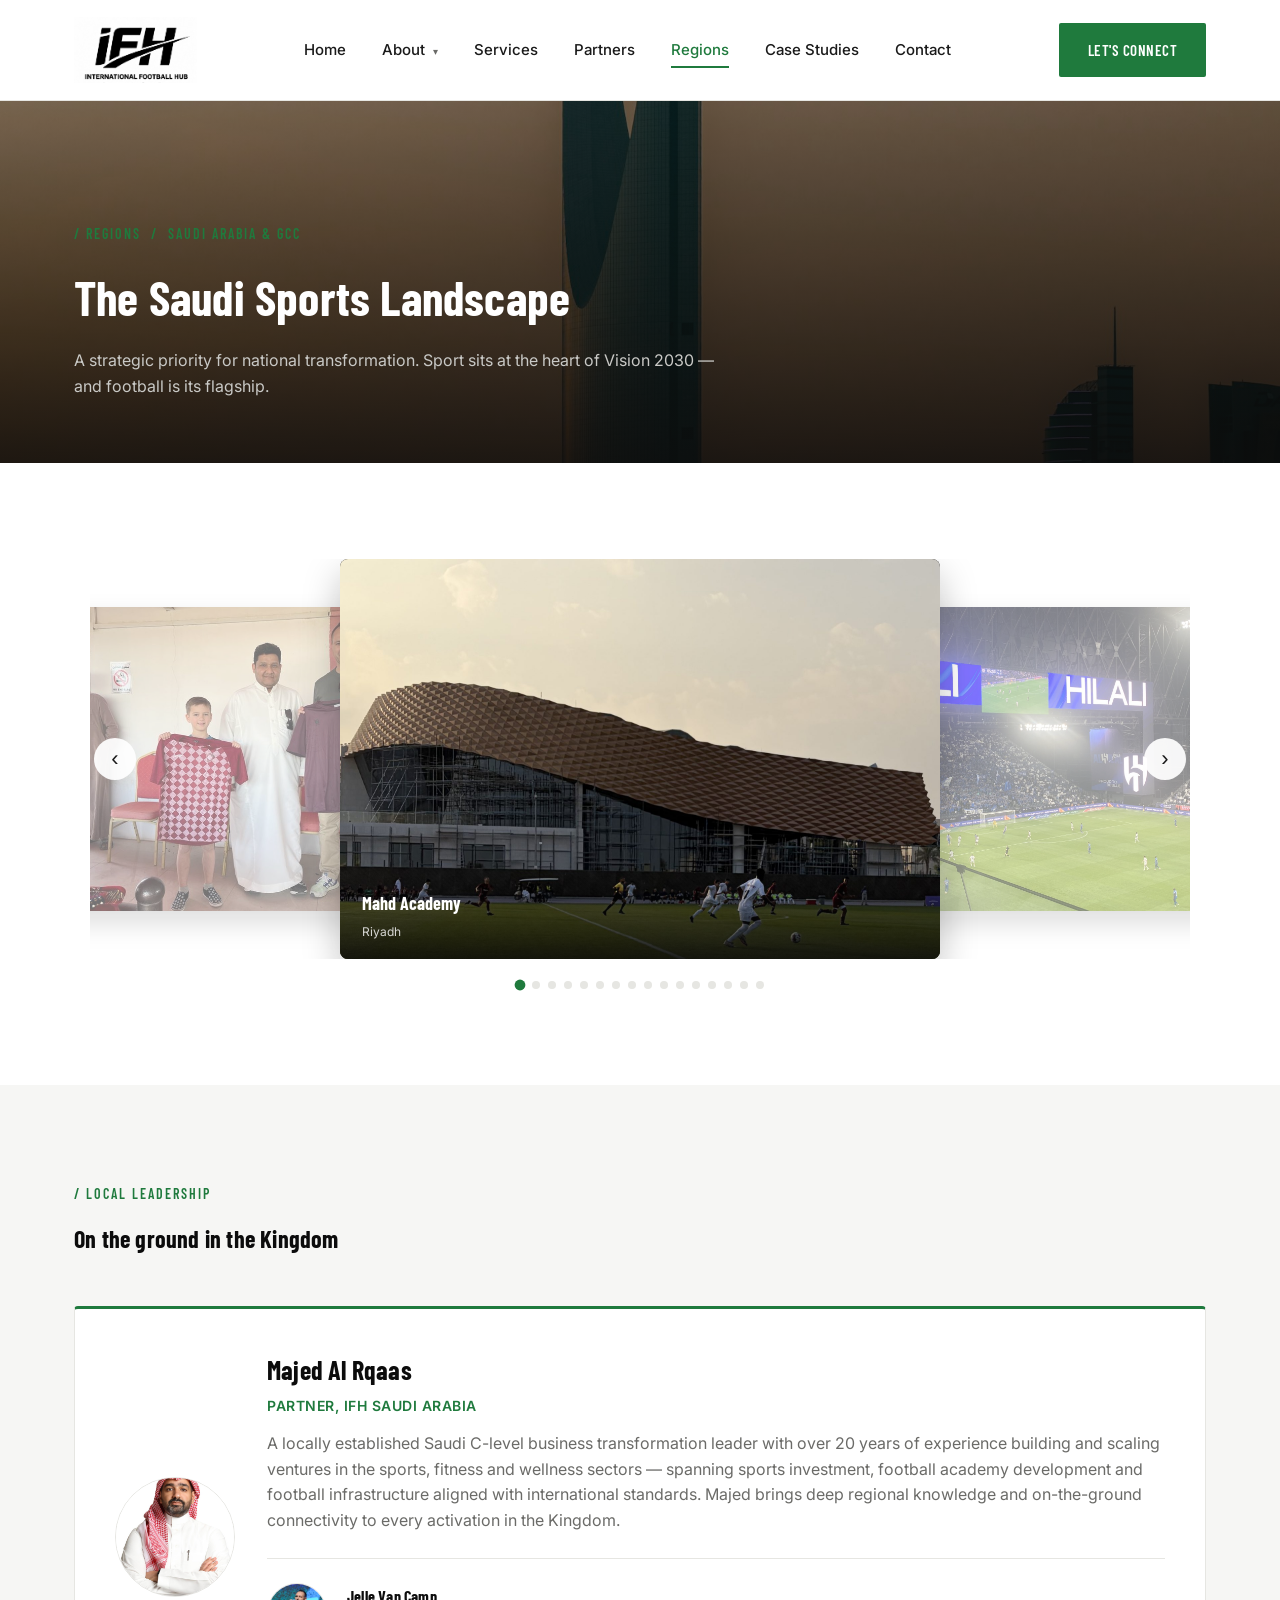
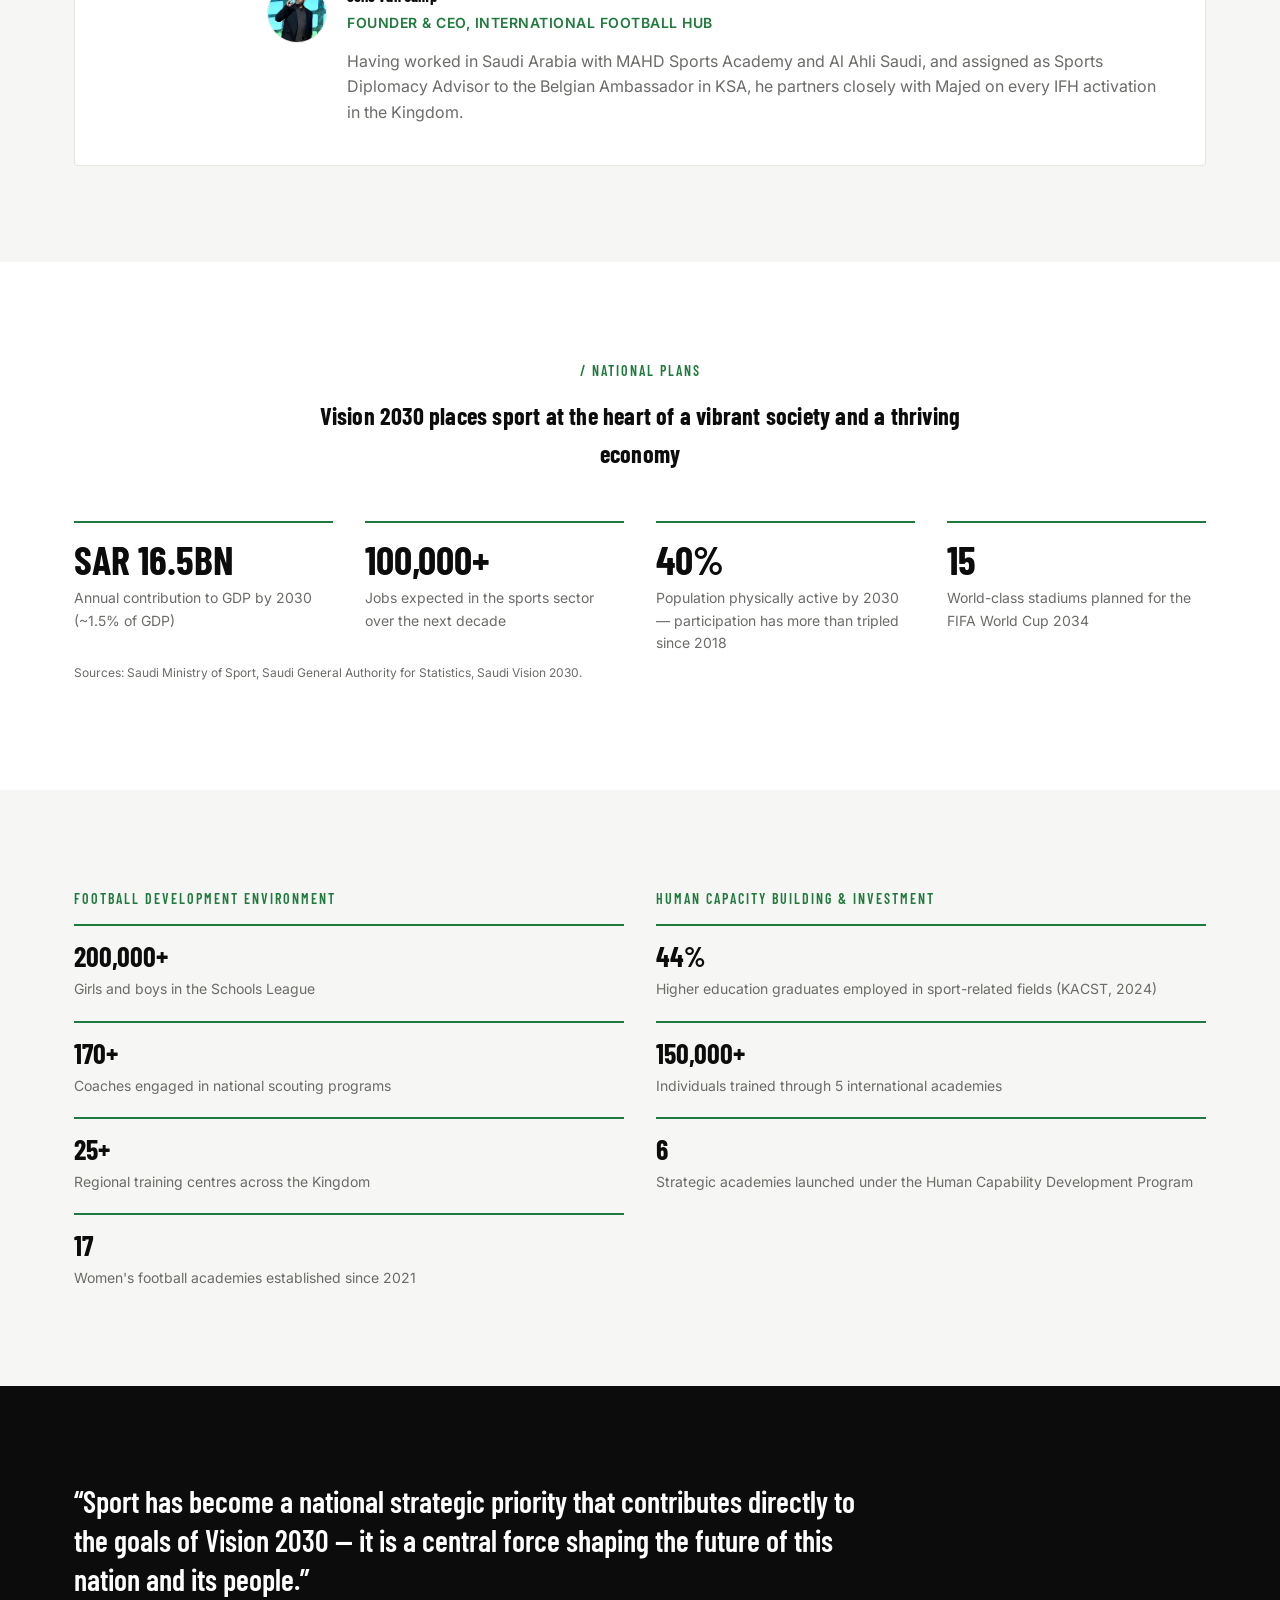
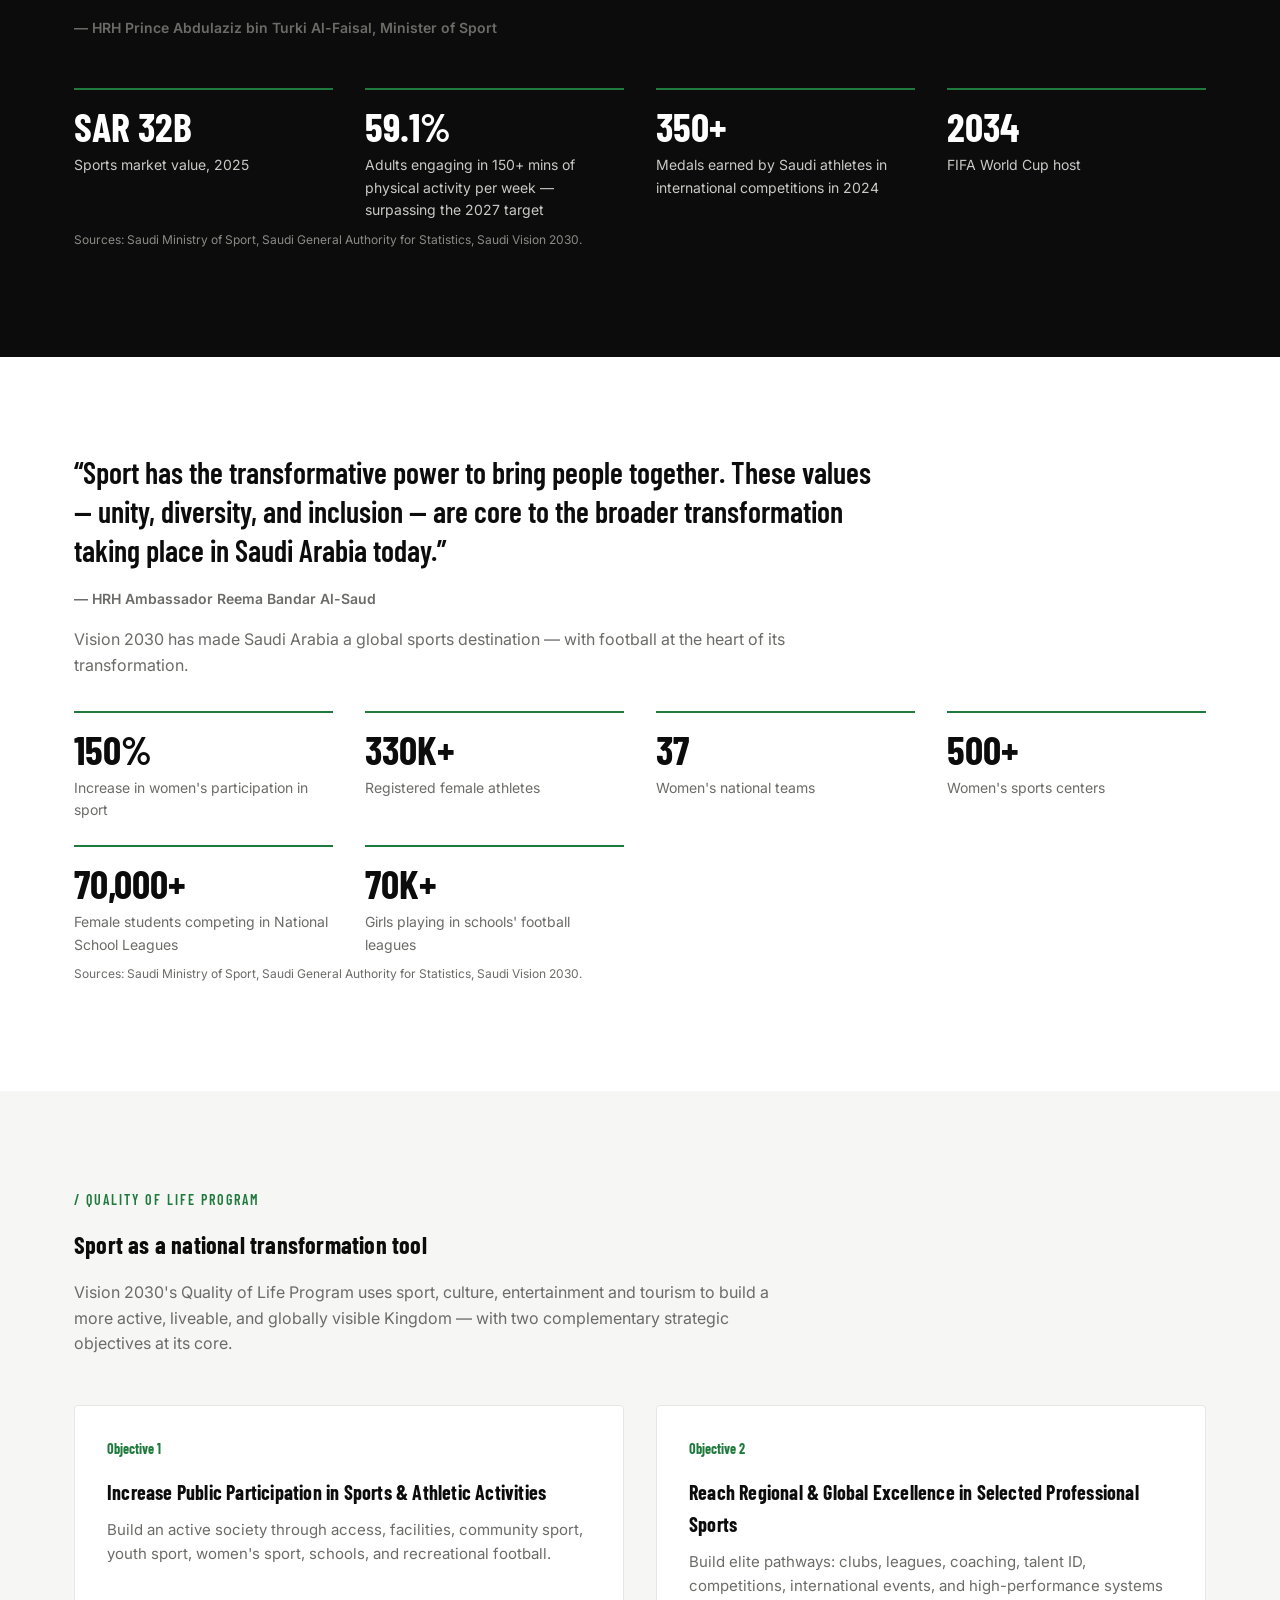
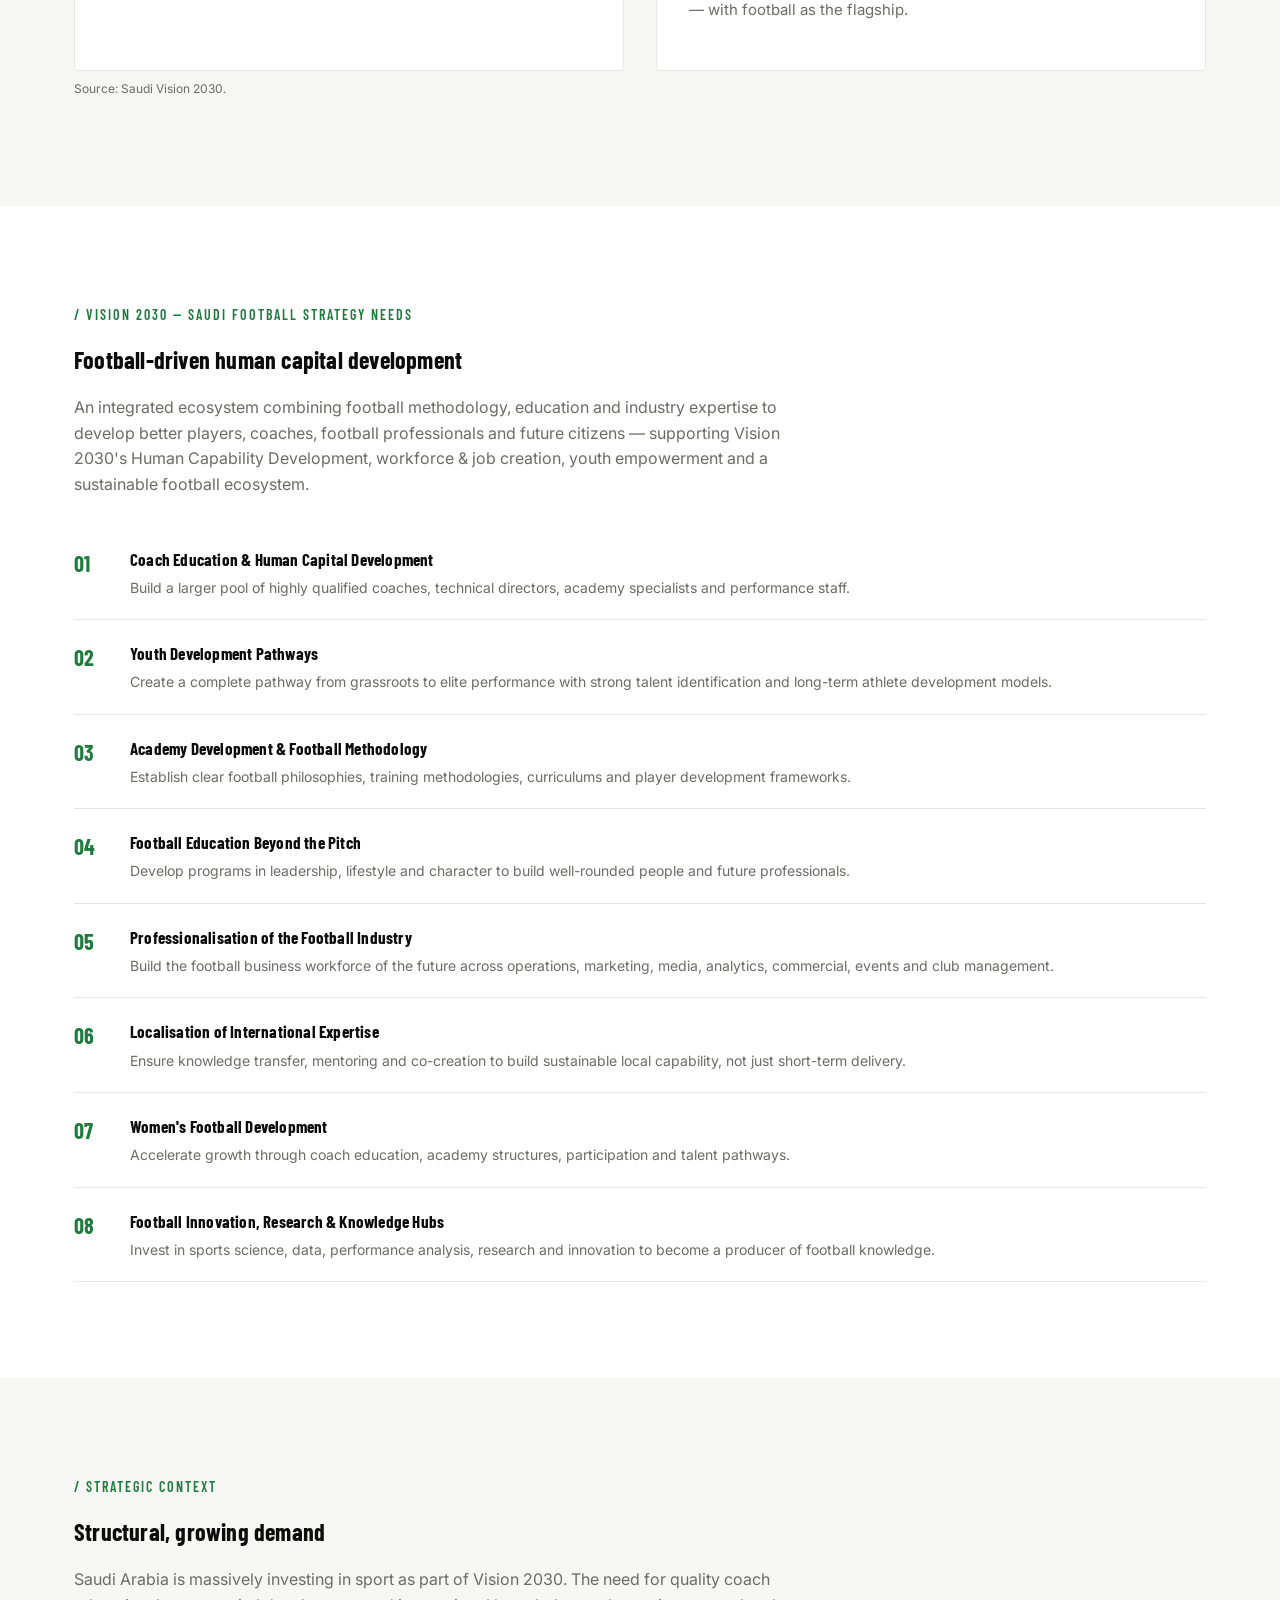
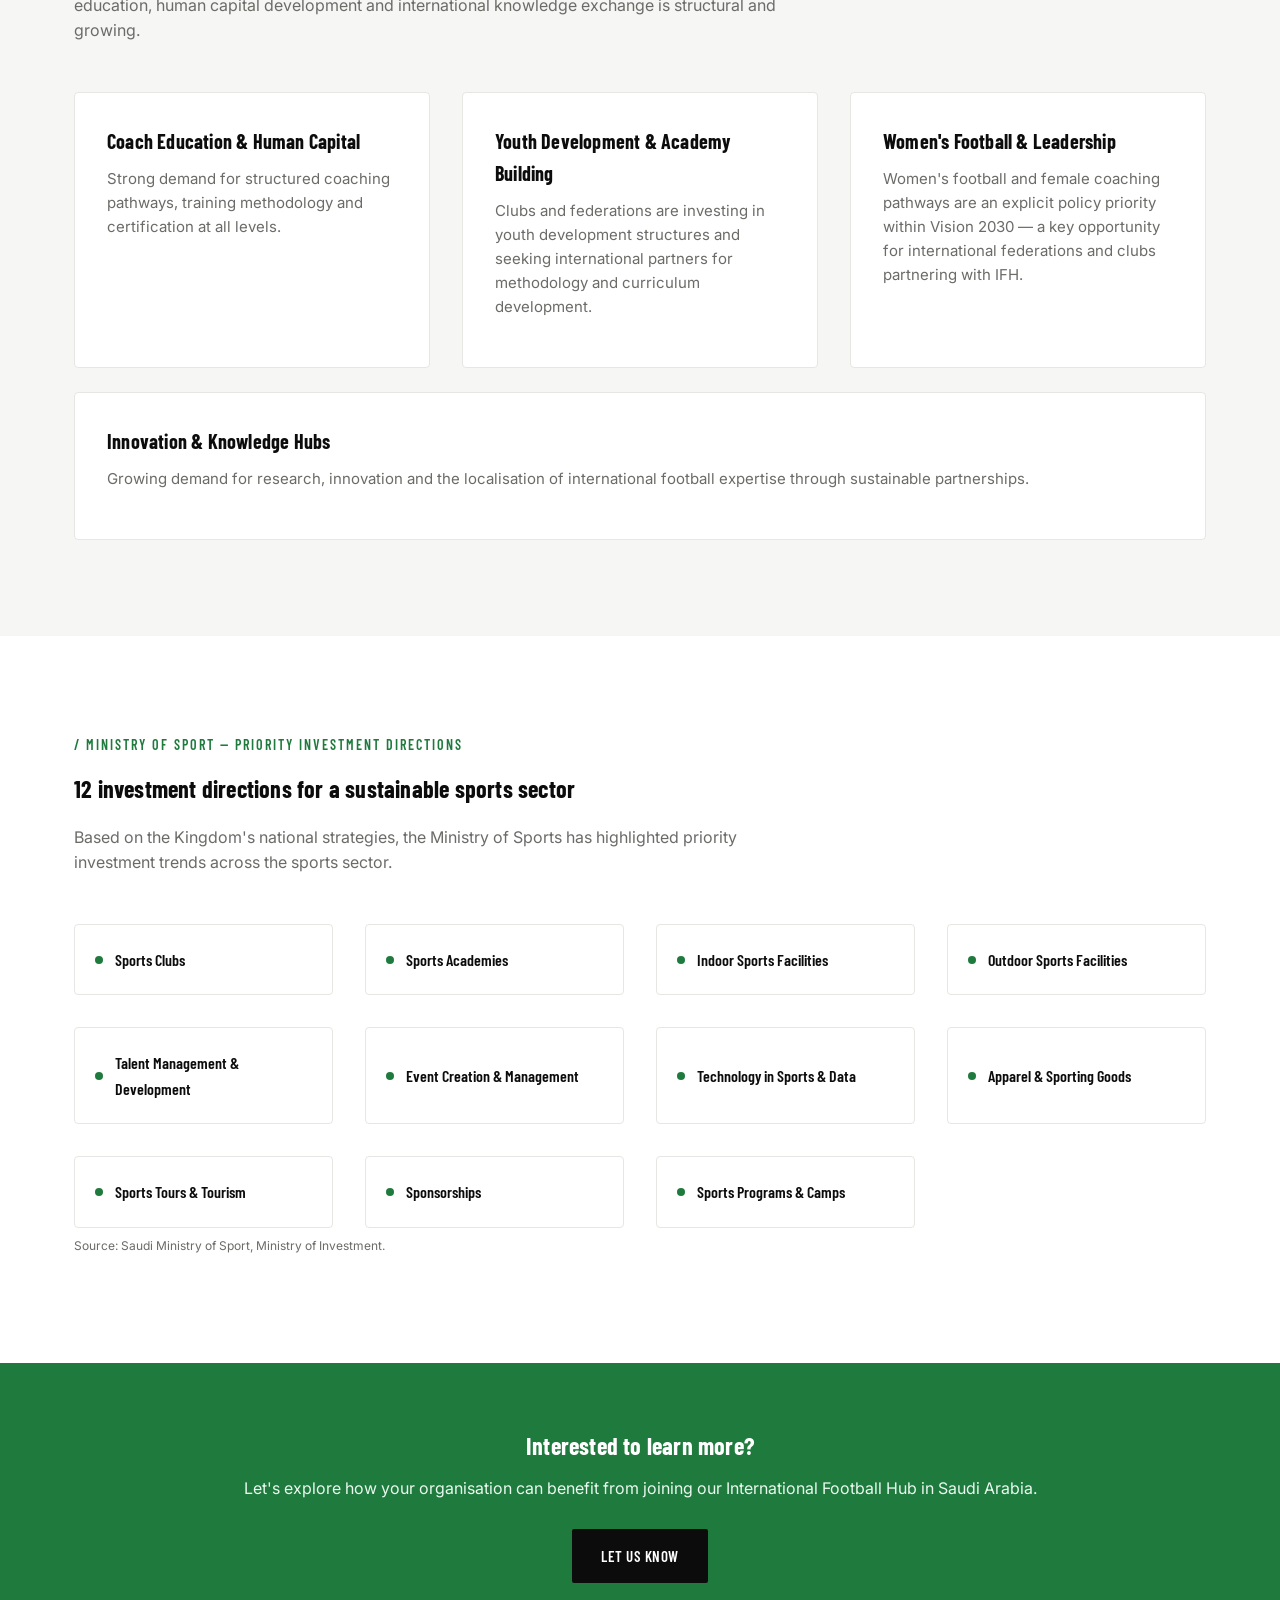
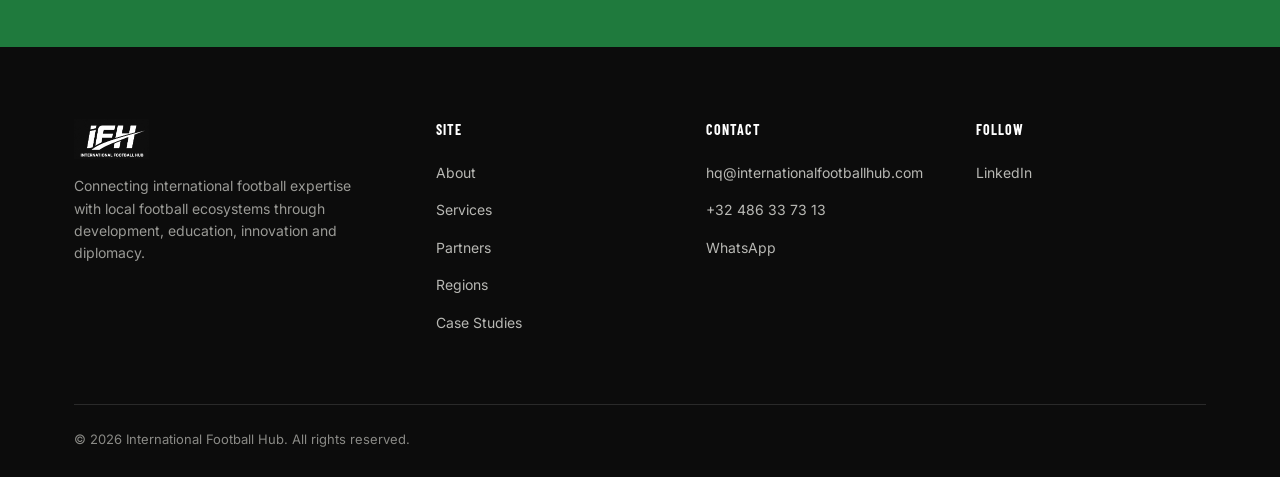
==== commit 9e61e40d: "Add files via upload Update Saudi Arabia carousel order" ====
--- a/saudi-arabia.html
+++ b/saudi-arabia.html
@@ -57,17 +57,17 @@
     <div class="showcase-slider" id="showcase-slider">
       <div class="showcase-slider__viewport">
         <div class="showcase-slider__track" id="showcase-track">
+          <div class="showcase-slider__slide"><img src="assets/img/saudi-king-abdullah-sports-city-match.jpg" alt="Mahd Academy, Riyadh" loading="lazy"><div class="showcase-slider__caption"><strong>Mahd Academy</strong><span>Riyadh</span></div></div>
+          <div class="showcase-slider__slide"><img src="assets/img/saudi-alhilal-hilali-matchday.jpg" alt="Kingdom Arena, Al-Hilal v Al-Shabab" loading="lazy"><div class="showcase-slider__caption"><strong>Kingdom Arena</strong><span>Al-Hilal &ndash; Al Shabab</span></div></div>
           <div class="showcase-slider__slide"><img src="assets/img/saudi-wfs-riyadh-interview.jpg" alt="World Cup 2026 Fan Zone, Riyadh" loading="lazy"><div class="showcase-slider__caption"><strong>World Cup 2026 Fan Zone</strong><span>Riyadh</span></div></div>
           <div class="showcase-slider__slide"><img src="assets/img/saudi-alnassr-team-bus.jpg" alt="Al Nassr FC team bus" loading="lazy"><div class="showcase-slider__caption"><strong>Al Nassr FC</strong><span>Team bus, Riyadh</span></div></div>
           <div class="showcase-slider__slide"><img src="assets/img/saudi-saff-womens-premier-league.jpg" alt="SAFF Women's Premier League banners" loading="lazy"><div class="showcase-slider__caption"><strong>SAFF Women's Premier League</strong><span>Saudi Arabia</span></div></div>
           <div class="showcase-slider__slide"><img src="assets/img/saudi-alnassr-mrsool-park.jpg" alt="Al Nassr FC, Mrsool Park" loading="lazy"><div class="showcase-slider__caption"><strong>Al Nassr FC</strong><span>Mrsool Park, Riyadh</span></div></div>
           <div class="showcase-slider__slide"><img src="assets/img/saudi-gala-evening.jpg" alt="Diriyah Club, Riyadh" loading="lazy"><div class="showcase-slider__caption"><strong>Diriyah Club</strong><span>Riyadh</span></div></div>
-          <div class="showcase-slider__slide"><img src="assets/img/saudi-alhilal-hilali-matchday.jpg" alt="Kingdom Arena, Al-Hilal v Al-Shabab" loading="lazy"><div class="showcase-slider__caption"><strong>Kingdom Arena</strong><span>Al-Hilal &ndash; Al Shabab</span></div></div>
           <div class="showcase-slider__slide"><img src="assets/img/saudi-shg-arena-matchday.jpg" alt="SHG Arena matchday" loading="lazy"><div class="showcase-slider__caption"><strong>Roshn Saudi League</strong><span>SHG Arena</span></div></div>
           <div class="showcase-slider__slide"><img src="assets/img/saudi-diriyah.jpg" alt="Diriyah, Riyadh" loading="lazy"><div class="showcase-slider__caption"><strong>Diriyah</strong><span>Riyadh</span></div></div>
           <div class="showcase-slider__slide"><img src="assets/img/saudi-wfs-riyadh-alahli-club.jpg" alt="World Football Summit Riyadh, Al Ahli club" loading="lazy"><div class="showcase-slider__caption"><strong>World Football Summit</strong><span>Riyadh</span></div></div>
           <div class="showcase-slider__slide"><img src="assets/img/saudi-riyadh-schools-football-academy.jpg" alt="Riyadh Schools Football Academy jersey presentation" loading="lazy"><div class="showcase-slider__caption"><strong>Riyadh Schools Football Academy</strong><span>Riyadh</span></div></div>
-          <div class="showcase-slider__slide"><img src="assets/img/saudi-king-abdullah-sports-city-match.jpg" alt="Mahd Academy, Riyadh" loading="lazy"><div class="showcase-slider__caption"><strong>Mahd Academy</strong><span>Riyadh</span></div></div>
           <div class="showcase-slider__slide"><img src="assets/img/saudi-king-abdullah-sports-city-selfie.jpg" alt="Princess Noura University Stadium, Riyadh" loading="lazy"><div class="showcase-slider__caption"><strong>Princess Noura University Stadium</strong><span>Riyadh</span></div></div>
           <div class="showcase-slider__slide"><img src="assets/img/saudi-al-diraiyah-fc-clubhouse.jpg" alt="Al Diraiyah FC clubhouse" loading="lazy"><div class="showcase-slider__caption"><strong>Al Diraiyah FC</strong><span>Club matchday</span></div></div>
           <div class="showcase-slider__slide"><img src="assets/img/saudi-al-diraiyah-fc-youth-match.jpg" alt="Al Diraiyah FC youth match" loading="lazy"><div class="showcase-slider__caption"><strong>Al Diraiyah FC</strong><span>Youth match</span></div></div>
